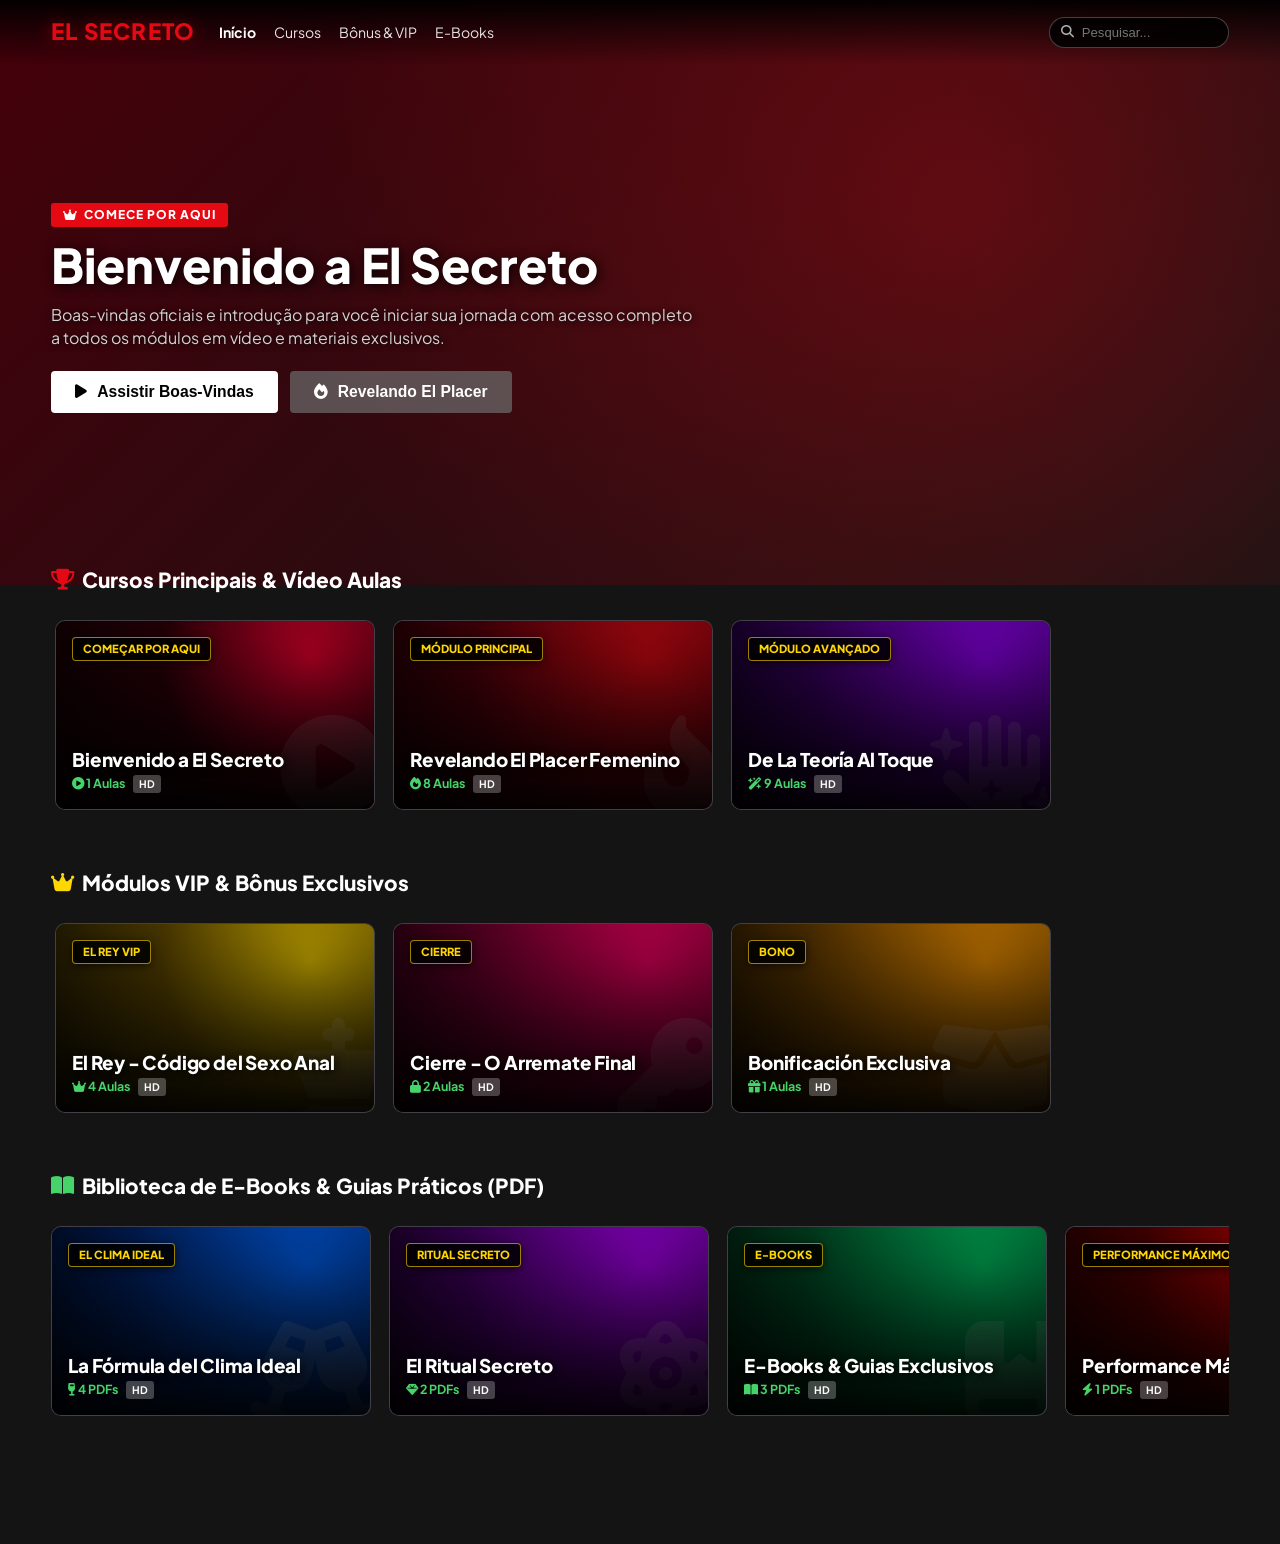
==== index.html @ 0ff921cf "Add high-res poster artwork themes and watermarks to all module cards" ====
<!DOCTYPE html>
<html lang="pt-BR">
<head>
  <meta charset="UTF-8">
  <meta name="viewport" content="width=device-width, initial-scale=1.0, maximum-scale=1.0, user-scalable=no">
  <title>El Secreto | Netflix Cinema</title>
  
  <meta name="theme-color" content="#141414">
  <link rel="preconnect" href="https://fonts.googleapis.com">
  <link rel="preconnect" href="https://fonts.gstatic.com" crossorigin>
  <link href="https://fonts.googleapis.com/css2?family=Plus+Jakarta+Sans:wght@400;600;700;800;900&display=swap" rel="stylesheet">
  <link rel="stylesheet" href="https://cdnjs.cloudflare.com/ajax/libs/font-awesome/6.4.0/css/all.min.css" crossorigin="anonymous">
  <link rel="stylesheet" href="app.css?v=5">
</head>
<body>

  <!-- Netflix Navbar -->
  <nav class="netflix-nav" id="netflixNav">
    <div class="nav-left">
      <a href="#" class="netflix-logo">EL SECRETO</a>
      <ul class="nav-menu">
        <li><a class="nav-link active" onclick="filterRow('all')">Início</a></li>
        <li><a class="nav-link" onclick="filterRow('main')">Cursos</a></li>
        <li><a class="nav-link" onclick="filterRow('bonus')">Bônus & VIP</a></li>
        <li><a class="nav-link" onclick="filterRow('pdf')">E-Books</a></li>
      </ul>
    </div>
    <div class="nav-right">
      <div class="search-input-box">
        <i class="fa-solid fa-magnifying-glass"></i>
        <input type="text" id="searchInput" placeholder="Pesquisar...">
      </div>
    </div>
  </nav>

  <!-- Billboard Hero (Feature Showcase) -->
  <header class="billboard">
    <div class="billboard-bg-glow"></div>
    <div class="billboard-content">
      <div class="billboard-tag">
        <i class="fa-solid fa-crown"></i> Comece Por Aqui
      </div>
      <h1 class="billboard-title">Bienvenido a El Secreto</h1>
      <p class="billboard-desc">
        Boas-vindas oficiais e introdução para você iniciar sua jornada com acesso completo a todos os módulos em vídeo e materiais exclusivos.
      </p>
      <div class="billboard-actions">
        <button class="btn-netflix btn-netflix-primary" onclick="openCourseById('welcome_app')">
          <i class="fa-solid fa-play"></i> Assistir Boas-Vindas
        </button>
        <button class="btn-netflix btn-netflix-secondary" onclick="openCourseById('revelando_placer')">
          <i class="fa-solid fa-fire"></i> Revelando El Placer
        </button>
      </div>
    </div>
  </header>

  <!-- Rows Container -->
  <main class="rows-container">

    <!-- Row 1: Cursos Principais -->
    <section class="row-section">
      <h3 class="row-title">
        <i class="fa-solid fa-trophy" style="color: var(--netflix-red);"></i>
        Cursos Principais & Vídeo Aulas
      </h3>
      <div id="rowMain" class="row-slider"></div>
    </section>

    <!-- Row 2: Módulos VIP & Bônus -->
    <section class="row-section">
      <h3 class="row-title">
        <i class="fa-solid fa-crown" style="color: var(--gold-accent);"></i>
        Módulos VIP & Bônus Exclusivos
      </h3>
      <div id="rowBonus" class="row-slider"></div>
    </section>

    <!-- Row 3: Biblioteca de E-Books -->
    <section class="row-section">
      <h3 class="row-title">
        <i class="fa-solid fa-book-open" style="color: #46d369;"></i>
        Biblioteca de E-Books & Guias Práticos (PDF)
      </h3>
      <div id="rowPdf" class="row-slider"></div>
    </section>

  </main>

  <!-- Netflix Player Modal -->
  <div id="netflixModal" class="netflix-modal">
    <div class="modal-content-box">
      <button class="modal-close-btn" onclick="closeNetflixModal()">
        <i class="fa-solid fa-xmark"></i>
      </button>

      <!-- Player Area -->
      <div id="modalPlayerArea" class="modal-player-area"></div>

      <!-- Info & Episode List -->
      <div class="modal-info-padding">
        <h2 id="modalCourseTitle" style="font-size: 1.4rem; font-weight: 800; color: #fff;"></h2>
        <p id="modalCourseDesc" style="color: #aaa; margin-top: 6px; font-size: 0.88rem;"></p>

        <h4 style="font-size: 1.05rem; color: #fff; margin-top: 20px; font-weight: 700;">
          Aulas & Capítulos:
        </h4>
        <div id="modalEpisodeList" class="episode-list"></div>
      </div>
    </div>
  </div>

  <!-- Mobile Bottom App Bar -->
  <nav class="bottom-app-bar">
    <a class="app-bar-item active" onclick="filterRow('all')">
      <i class="fa-solid fa-house"></i>
      <span>Início</span>
    </a>
    <a class="app-bar-item" onclick="filterRow('main')">
      <i class="fa-solid fa-play-circle"></i>
      <span>Cursos</span>
    </a>
    <a class="app-bar-item" onclick="filterRow('bonus')">
      <i class="fa-solid fa-gift"></i>
      <span>Bônus</span>
    </a>
    <a class="app-bar-item" onclick="filterRow('pdf')">
      <i class="fa-solid fa-book-open"></i>
      <span>E-Books</span>
    </a>
  </nav>

  <script src="app.js?v=5"></script>
</body>
</html>
---- app.css ----
/* ==========================================================================
   El Secreto - High-End Custom Card Artwork & Poster Styling
   ========================================================================== */

:root {
  --netflix-black: #141414;
  --netflix-dark-gray: #181818;
  --netflix-card-bg: #1f1f26;
  --netflix-red: #e50914;
  --netflix-red-hover: #f40612;
  --netflix-red-glow: rgba(229, 9, 20, 0.45);
  --gold-accent: #ffd700;

  --text-white: #ffffff;
  --text-gray: #b3b3b3;
  --text-muted: #777777;

  --font-netflix: 'Plus Jakarta Sans', -apple-system, BlinkMacSystemFont, "Segoe UI", Roboto, Arial, sans-serif;
}

* {
  box-sizing: border-box;
  margin: 0;
  padding: 0;
  -webkit-tap-highlight-color: transparent;
}

body {
  background-color: var(--netflix-black);
  color: var(--text-white);
  font-family: var(--font-netflix);
  line-height: 1.4;
  overflow-x: hidden;
  padding-bottom: 70px;
}

/* Navbar */
.netflix-nav {
  position: fixed;
  top: 0;
  left: 0;
  right: 0;
  height: 64px;
  z-index: 1000;
  display: flex;
  align-items: center;
  justify-content: space-between;
  padding: 0 4%;
  background: linear-gradient(180deg, rgba(0,0,0,0.95) 0%, rgba(0,0,0,0) 100%);
  transition: background 0.3s ease;
}

.netflix-nav.scrolled {
  background: #141414;
  box-shadow: 0 4px 20px rgba(0,0,0,0.9);
}

.nav-left {
  display: flex;
  align-items: center;
  gap: 24px;
}

.netflix-logo {
  font-size: 1.4rem;
  font-weight: 900;
  color: var(--netflix-red);
  letter-spacing: 1.2px;
  text-decoration: none;
  text-transform: uppercase;
  text-shadow: 0 0 15px var(--netflix-red-glow);
  white-space: nowrap;
}

.nav-menu {
  display: flex;
  gap: 18px;
  list-style: none;
}

.nav-link {
  color: #e5e5e5;
  text-decoration: none;
  font-size: 0.88rem;
  transition: color 0.2s;
  cursor: pointer;
}

.nav-link.active, .nav-link:hover {
  color: #ffffff;
  font-weight: 700;
}

.nav-right {
  display: flex;
  align-items: center;
  gap: 14px;
}

.search-input-box {
  position: relative;
}

.search-input-box input {
  background: rgba(0,0,0,0.85);
  border: 1px solid rgba(255,255,255,0.25);
  color: #fff;
  padding: 7px 12px 7px 32px;
  border-radius: 20px;
  font-size: 0.82rem;
  outline: none;
  width: 180px;
  transition: width 0.3s, border-color 0.3s;
}

.search-input-box input:focus {
  width: 240px;
  border-color: var(--netflix-red);
}

.search-input-box i {
  position: absolute;
  left: 12px;
  top: 50%;
  transform: translateY(-50%);
  color: #aaa;
  font-size: 0.8rem;
}

/* Billboard Hero */
.billboard {
  position: relative;
  height: 65vh;
  min-height: 440px;
  background: linear-gradient(135deg, #45000a 0%, #141414 100%);
  display: flex;
  align-items: center;
  padding: 0 4%;
  margin-bottom: 20px;
  overflow: hidden;
}

.billboard-bg-glow {
  position: absolute;
  inset: 0;
  background: radial-gradient(circle at 75% 35%, rgba(229,9,20,0.3) 0%, transparent 65%);
  pointer-events: none;
}

.billboard-content {
  max-width: 650px;
  z-index: 2;
  margin-top: 30px;
}

.billboard-tag {
  display: inline-flex;
  align-items: center;
  gap: 6px;
  background: var(--netflix-red);
  color: #fff;
  padding: 4px 12px;
  border-radius: 3px;
  font-size: 0.75rem;
  font-weight: 800;
  text-transform: uppercase;
  letter-spacing: 1px;
  margin-bottom: 12px;
}

.billboard-title {
  font-size: 3rem;
  font-weight: 900;
  line-height: 1.1;
  margin-bottom: 12px;
  text-shadow: 2px 2px 12px rgba(0,0,0,0.9);
}

.billboard-desc {
  font-size: 1rem;
  color: #d2d2d2;
  margin-bottom: 22px;
  text-shadow: 1px 1px 6px rgba(0,0,0,0.9);
}

.billboard-actions {
  display: flex;
  gap: 12px;
  flex-wrap: wrap;
}

.btn-netflix {
  display: inline-flex;
  align-items: center;
  justify-content: center;
  gap: 10px;
  padding: 12px 24px;
  border-radius: 4px;
  font-size: 0.98rem;
  font-weight: 700;
  cursor: pointer;
  border: none;
  transition: transform 0.2s, background 0.2s;
}

.btn-netflix-primary {
  background: #ffffff;
  color: #000000;
}
.btn-netflix-primary:hover {
  background: rgba(255,255,255,0.85);
  transform: scale(1.03);
}

.btn-netflix-secondary {
  background: rgba(109, 109, 110, 0.7);
  color: #ffffff;
}
.btn-netflix-secondary:hover {
  background: rgba(109, 109, 110, 0.4);
  transform: scale(1.03);
}

/* Rows & Large Cinematic Cards */
.rows-container {
  padding: 0 4%;
  margin-top: -40px;
  position: relative;
  z-index: 10;
}

.row-section {
  margin-bottom: 36px;
}

.row-title {
  font-size: 1.3rem;
  font-weight: 800;
  margin-bottom: 14px;
  color: #ffffff;
  display: flex;
  align-items: center;
  gap: 8px;
}

.row-slider {
  display: flex;
  gap: 18px;
  overflow-x: auto;
  padding: 12px 4px 22px 4px;
  scrollbar-width: none;
  scroll-snap-type: x mandatory;
}
.row-slider::-webkit-scrollbar { display: none; }

/* Cinematic Cards (Responsive 16:9 Format) */
.netflix-card {
  flex: 0 0 320px;
  height: 190px;
  border-radius: 10px;
  overflow: hidden;
  position: relative;
  background: var(--netflix-card-bg);
  cursor: pointer;
  transition: transform 0.3s ease, box-shadow 0.3s ease, border-color 0.3s ease;
  border: 1px solid rgba(255,255,255,0.15);
  scroll-snap-align: start;
}

.netflix-card:hover {
  transform: scale(1.06);
  z-index: 100;
  box-shadow: 0 14px 40px rgba(0,0,0,0.95), 0 0 20px var(--netflix-red-glow);
  border-color: var(--netflix-red);
}

/* Poster Artwork Container */
.card-poster {
  width: 100%;
  height: 100%;
  position: relative;
  display: flex;
  flex-direction: column;
  justify-content: space-between;
  padding: 16px;
  overflow: hidden;
}

/* Card Decorative Background Patterns & Watermarks */
.card-artwork-watermark {
  position: absolute;
  right: -10px;
  bottom: -10px;
  font-size: 6.5rem;
  opacity: 0.15;
  color: #fff;
  pointer-events: none;
  line-height: 1;
  transition: transform 0.4s ease, opacity 0.4s ease;
}

.netflix-card:hover .card-artwork-watermark {
  transform: scale(1.15) rotate(-5deg);
  opacity: 0.28;
}

.card-poster-overlay {
  position: absolute;
  inset: 0;
  background: linear-gradient(180deg, rgba(0,0,0,0.3) 0%, rgba(0,0,0,0.92) 100%);
  z-index: 1;
}

.card-top-tag {
  position: relative;
  z-index: 2;
  align-self: flex-start;
  background: rgba(0,0,0,0.85);
  padding: 3px 10px;
  border-radius: 4px;
  font-size: 0.7rem;
  font-weight: 800;
  color: var(--gold-accent);
  border: 1px solid rgba(255,215,0,0.6);
  backdrop-filter: blur(4px);
  box-shadow: 0 2px 8px rgba(0,0,0,0.6);
}

.card-info {
  position: relative;
  z-index: 2;
}

.card-info h4 {
  font-size: 1.18rem;
  font-weight: 900;
  color: #fff;
  line-height: 1.2;
  margin-bottom: 4px;
  text-shadow: 2px 2px 8px rgba(0,0,0,0.9);
  letter-spacing: -0.2px;
}

.card-info-meta {
  font-size: 0.78rem;
  color: #46d369;
  font-weight: 700;
  display: flex;
  align-items: center;
  gap: 8px;
}

.card-play-icon {
  position: absolute;
  top: 50%;
  left: 50%;
  transform: translate(-50%, -50%) scale(0.8);
  width: 52px;
  height: 52px;
  background: rgba(229, 9, 20, 0.95);
  border-radius: 50%;
  display: flex;
  align-items: center;
  justify-content: center;
  color: #fff;
  font-size: 1.3rem;
  opacity: 0;
  transition: all 0.25s ease;
  box-shadow: 0 0 25px var(--netflix-red);
  z-index: 5;
}

.netflix-card:hover .card-play-icon {
  opacity: 1;
  transform: translate(-50%, -50%) scale(1);
}

/* Specific Custom Artwork Themes for each Module */
.theme-welcome {
  background: radial-gradient(circle at 80% 20%, #ff0033 0%, #300008 50%, #0c0003 100%);
}
.theme-revelando {
  background: radial-gradient(circle at 80% 20%, #e50914 0%, #50000a 60%, #150003 100%);
}
.theme-teoria {
  background: radial-gradient(circle at 80% 20%, #9900ff 0%, #3b0066 60%, #10001c 100%);
}
.theme-rey {
  background: radial-gradient(circle at 80% 20%, #ffd700 0%, #664d00 50%, #1a1400 100%);
}
.theme-cierre {
  background: radial-gradient(circle at 80% 20%, #ff0066 0%, #660029 60%, #1a000b 100%);
}
.theme-bono {
  background: radial-gradient(circle at 80% 20%, #ff9900 0%, #663d00 60%, #1a1000 100%);
}
.theme-clima {
  background: radial-gradient(circle at 80% 20%, #0066ff 0%, #002266 60%, #00081a 100%);
}
.theme-ritual {
  background: radial-gradient(circle at 80% 20%, #b300ff 0%, #440066 60%, #11001a 100%);
}
.theme-ebooks {
  background: radial-gradient(circle at 80% 20%, #00cc66 0%, #004d26 60%, #00140a 100%);
}
.theme-performance {
  background: radial-gradient(circle at 80% 20%, #ff0000 0%, #550000 60%, #1a0000 100%);
}

/* Modal Player */
.netflix-modal {
  position: fixed;
  inset: 0;
  z-index: 2000;
  background: rgba(0,0,0,0.92);
  backdrop-filter: blur(8px);
  display: flex;
  align-items: center;
  justify-content: center;
  padding: 16px;
  opacity: 0;
  visibility: hidden;
  transition: opacity 0.3s ease, visibility 0.3s ease;
}

.netflix-modal.active {
  opacity: 1;
  visibility: visible;
}

.modal-content-box {
  background: var(--netflix-dark-gray);
  width: 100%;
  max-width: 960px;
  max-height: 92vh;
  border-radius: 10px;
  overflow-y: auto;
  box-shadow: 0 25px 70px rgba(0,0,0,0.95);
  position: relative;
  border: 1px solid rgba(255,255,255,0.1);
}

.modal-close-btn {
  position: absolute;
  top: 14px;
  right: 14px;
  z-index: 100;
  background: rgba(0,0,0,0.8);
  border: 1px solid rgba(255,255,255,0.25);
  color: #fff;
  width: 40px;
  height: 40px;
  border-radius: 50%;
  font-size: 1.3rem;
  cursor: pointer;
  display: flex;
  align-items: center;
  justify-content: center;
  transition: background 0.2s;
}

.modal-close-btn:hover {
  background: var(--netflix-red);
}

.modal-player-area {
  background: #000;
  position: relative;
}

video.netflix-player {
  width: 100%;
  max-height: 520px;
  display: block;
}

.speed-bar {
  background: #111;
  padding: 10px 16px;
  display: flex;
  align-items: center;
  justify-content: space-between;
  font-size: 0.85rem;
  border-bottom: 1px solid #252525;
  flex-wrap: wrap;
  gap: 8px;
}

.speed-btns {
  display: flex;
  gap: 6px;
  flex-wrap: wrap;
}

.btn-speed {
  background: #252525;
  border: 1px solid #353535;
  color: #ccc;
  padding: 4px 10px;
  border-radius: 4px;
  cursor: pointer;
  font-size: 0.8rem;
  font-weight: 700;
  transition: all 0.2s;
}

.btn-speed.active, .btn-speed:hover {
  background: var(--netflix-red);
  color: #fff;
  border-color: var(--netflix-red);
}

.modal-info-padding {
  padding: 20px;
}

.episode-list {
  display: flex;
  flex-direction: column;
  gap: 10px;
  margin-top: 14px;
}

.episode-card {
  display: flex;
  align-items: center;
  justify-content: space-between;
  background: #25252b;
  padding: 12px 16px;
  border-radius: 6px;
  cursor: pointer;
  transition: background 0.2s, border-left 0.2s;
  border: 1px solid rgba(255,255,255,0.05);
}

.episode-card:hover, .episode-card.active {
  background: #33333d;
  border-left: 5px solid var(--netflix-red);
}

/* Bottom App Navigation Bar (Mobile Only) */
.bottom-app-bar {
  display: none;
  position: fixed;
  bottom: 0;
  left: 0;
  right: 0;
  height: 60px;
  background: rgba(18, 18, 18, 0.95);
  backdrop-filter: blur(12px);
  -webkit-backdrop-filter: blur(12px);
  border-top: 1px solid rgba(255, 255, 255, 0.1);
  align-items: center;
  justify-content: space-around;
  z-index: 1500;
}

.app-bar-item {
  display: flex;
  flex-direction: column;
  align-items: center;
  gap: 3px;
  color: #888;
  font-size: 0.72rem;
  font-weight: 600;
  text-decoration: none;
  cursor: pointer;
  transition: color 0.2s;
}

.app-bar-item i {
  font-size: 1.25rem;
}

.app-bar-item.active, .app-bar-item:hover {
  color: var(--netflix-red);
}

/* MOBILE RESPONSIVE MEDIA QUERIES */
@media (max-width: 768px) {
  body {
    padding-bottom: 75px;
  }
  
  .nav-menu {
    display: none;
  }

  .netflix-logo {
    font-size: 1.25rem;
  }

  .search-input-box input {
    width: 140px;
  }
  .search-input-box input:focus {
    width: 180px;
  }

  .billboard {
    height: auto;
    min-height: 380px;
    padding: 80px 4% 30px 4%;
  }

  .billboard-title {
    font-size: 2rem;
  }

  .billboard-desc {
    font-size: 0.88rem;
    display: -webkit-box;
    -webkit-line-clamp: 3;
    -webkit-box-orient: vertical;
    overflow: hidden;
  }

  .billboard-actions {
    flex-direction: column;
  }

  .btn-netflix {
    width: 100%;
  }

  .rows-container {
    margin-top: -10px;
  }

  .row-title {
    font-size: 1.15rem;
  }

  .netflix-card {
    flex: 0 0 230px;
    height: 140px;
    border-radius: 8px;
  }

  .card-info h4 {
    font-size: 0.92rem;
  }

  .card-top-tag {
    font-size: 0.62rem;
    padding: 2px 6px;
  }

  .netflix-modal {
    padding: 8px;
  }

  .modal-content-box {
    max-height: 96vh;
  }

  .modal-info-padding {
    padding: 16px;
  }

  .bottom-app-bar {
    display: flex;
  }
}
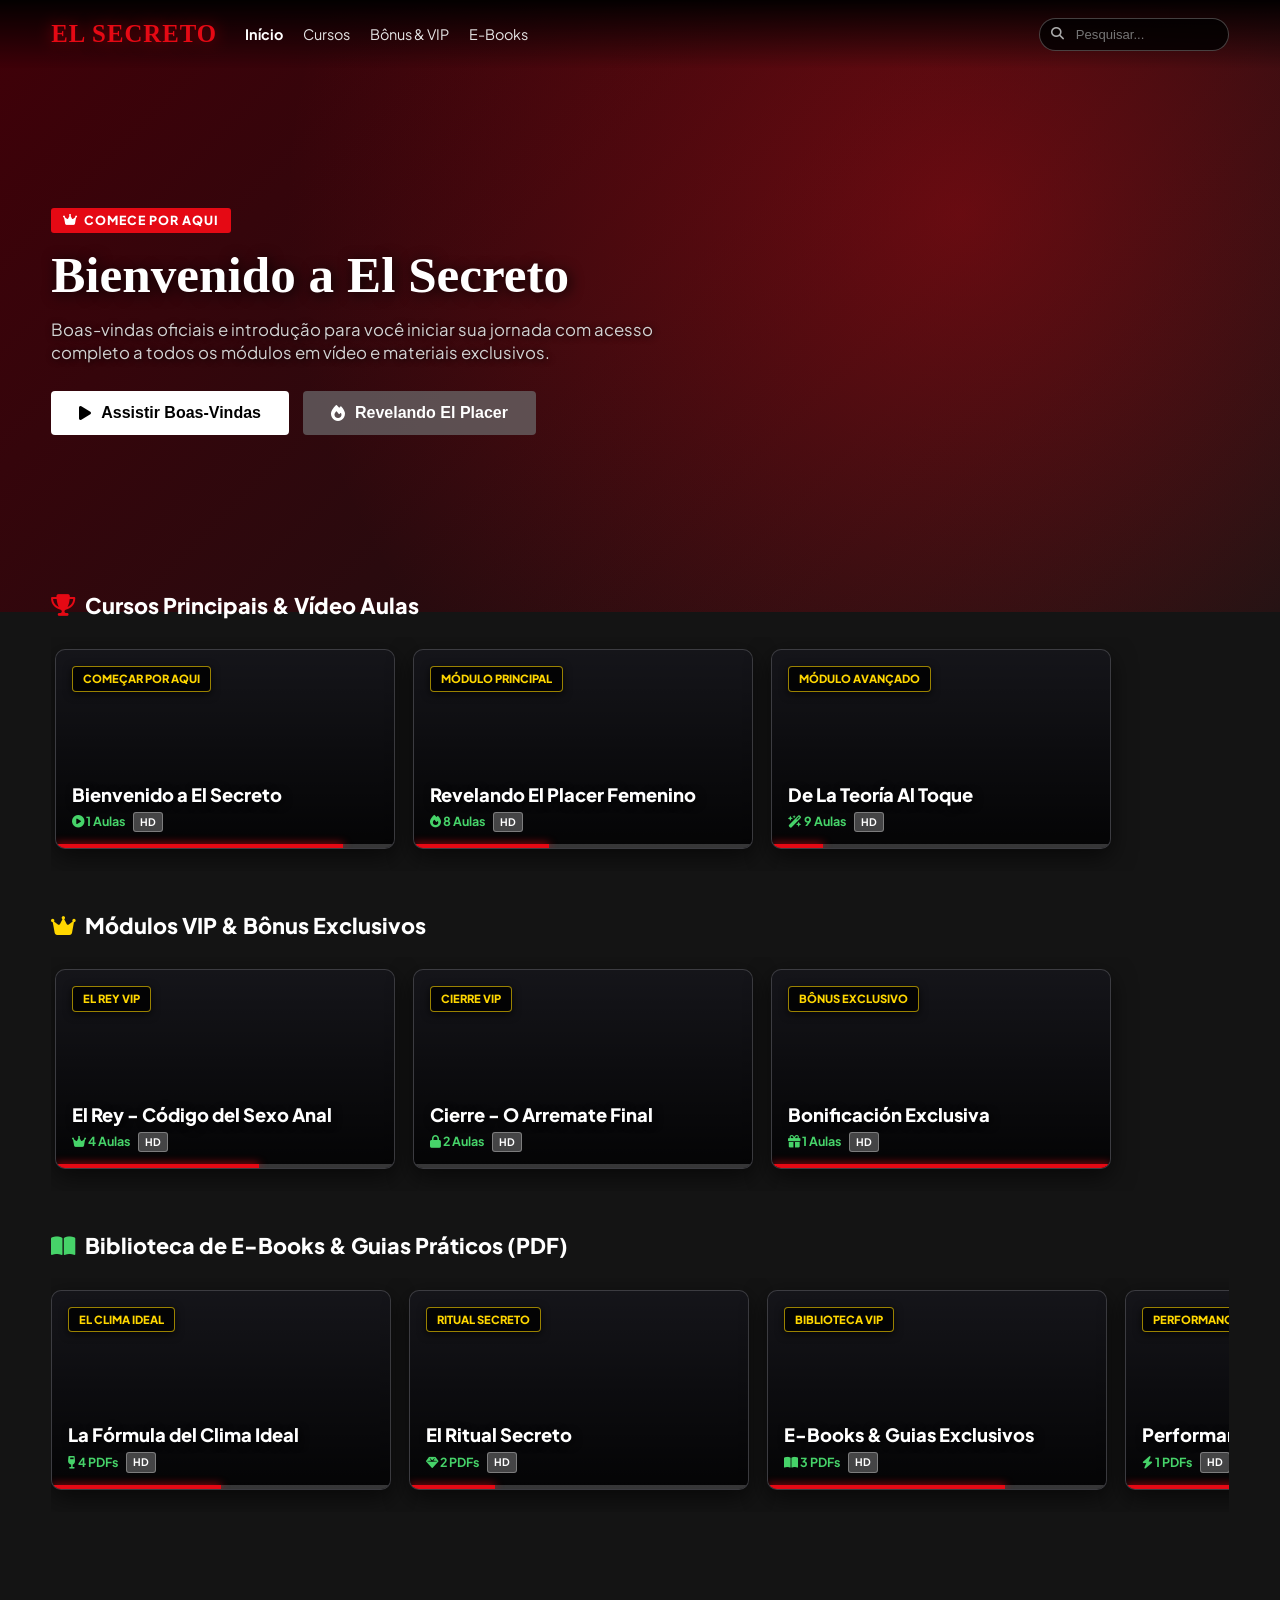
==== commit d9ca4d11: "Deploy Photorealistic Covers & Glassmorphic Netflix UI" ====
--- a/index.html
+++ b/index.html
@@ -10,7 +10,7 @@
   <link rel="preconnect" href="https://fonts.gstatic.com" crossorigin>
   <link href="https://fonts.googleapis.com/css2?family=Plus+Jakarta+Sans:wght@400;600;700;800;900&display=swap" rel="stylesheet">
   <link rel="stylesheet" href="https://cdnjs.cloudflare.com/ajax/libs/font-awesome/6.4.0/css/all.min.css" crossorigin="anonymous">
-  <link rel="stylesheet" href="app.css?v=5">
+  <link rel="stylesheet" href="app.css?v=6">
 </head>
 <body>
 
@@ -130,6 +130,6 @@
     </a>
   </nav>
 
-  <script src="app.js?v=5"></script>
+  <script src="app.js?v=6"></script>
 </body>
 </html>
--- a/app.css
+++ b/app.css
@@ -1,14 +1,14 @@
 /* ==========================================================================
-   El Secreto - High-End Custom Card Artwork & Poster Styling
+   El Secreto - Ultra-Luxury Netflix Cinema Design System (Glassmorphic)
    ========================================================================== */
 
 :root {
   --netflix-black: #141414;
   --netflix-dark-gray: #181818;
-  --netflix-card-bg: #1f1f26;
+  --netflix-card-bg: #1a1a20;
   --netflix-red: #e50914;
   --netflix-red-hover: #f40612;
-  --netflix-red-glow: rgba(229, 9, 20, 0.45);
+  --netflix-red-glow: rgba(229, 9, 20, 0.55);
   --gold-accent: #ffd700;
 
   --text-white: #ffffff;
@@ -16,6 +16,7 @@
   --text-muted: #777777;
 
   --font-netflix: 'Plus Jakarta Sans', -apple-system, BlinkMacSystemFont, "Segoe UI", Roboto, Arial, sans-serif;
+  --font-serif: 'Playfair Display', Georgia, serif;
 }
 
 * {
@@ -40,7 +41,7 @@
   top: 0;
   left: 0;
   right: 0;
-  height: 64px;
+  height: 68px;
   z-index: 1000;
   display: flex;
   align-items: center;
@@ -51,21 +52,24 @@
 }
 
 .netflix-nav.scrolled {
-  background: #141414;
+  background: rgba(20, 20, 20, 0.95);
+  backdrop-filter: blur(12px);
+  -webkit-backdrop-filter: blur(12px);
   box-shadow: 0 4px 20px rgba(0,0,0,0.9);
 }
 
 .nav-left {
   display: flex;
   align-items: center;
-  gap: 24px;
+  gap: 28px;
 }
 
 .netflix-logo {
-  font-size: 1.4rem;
-  font-weight: 900;
+  font-family: var(--font-serif);
+  font-size: 1.55rem;
+  font-weight: 800;
   color: var(--netflix-red);
-  letter-spacing: 1.2px;
+  letter-spacing: 1px;
   text-decoration: none;
   text-transform: uppercase;
   text-shadow: 0 0 15px var(--netflix-red-glow);
@@ -74,14 +78,14 @@
 
 .nav-menu {
   display: flex;
-  gap: 18px;
+  gap: 20px;
   list-style: none;
 }
 
 .nav-link {
   color: #e5e5e5;
   text-decoration: none;
-  font-size: 0.88rem;
+  font-size: 0.9rem;
   transition: color 0.2s;
   cursor: pointer;
 }
@@ -102,19 +106,19 @@
 }
 
 .search-input-box input {
-  background: rgba(0,0,0,0.85);
+  background: rgba(0,0,0,0.8);
   border: 1px solid rgba(255,255,255,0.25);
   color: #fff;
-  padding: 7px 12px 7px 32px;
+  padding: 8px 14px 8px 36px;
   border-radius: 20px;
   font-size: 0.82rem;
   outline: none;
-  width: 180px;
+  width: 190px;
   transition: width 0.3s, border-color 0.3s;
 }
 
 .search-input-box input:focus {
-  width: 240px;
+  width: 250px;
   border-color: var(--netflix-red);
 }
 
@@ -130,25 +134,25 @@
 /* Billboard Hero */
 .billboard {
   position: relative;
-  height: 65vh;
-  min-height: 440px;
-  background: linear-gradient(135deg, #45000a 0%, #141414 100%);
+  height: 68vh;
+  min-height: 460px;
+  background: linear-gradient(135deg, #400008 0%, #141414 100%);
   display: flex;
   align-items: center;
   padding: 0 4%;
-  margin-bottom: 20px;
+  margin-bottom: 24px;
   overflow: hidden;
 }
 
 .billboard-bg-glow {
   position: absolute;
   inset: 0;
-  background: radial-gradient(circle at 75% 35%, rgba(229,9,20,0.3) 0%, transparent 65%);
+  background: radial-gradient(circle at 75% 35%, rgba(229,9,20,0.35) 0%, transparent 65%);
   pointer-events: none;
 }
 
 .billboard-content {
-  max-width: 650px;
+  max-width: 680px;
   z-index: 2;
   margin-top: 30px;
 }
@@ -161,31 +165,32 @@
   color: #fff;
   padding: 4px 12px;
   border-radius: 3px;
-  font-size: 0.75rem;
+  font-size: 0.78rem;
   font-weight: 800;
   text-transform: uppercase;
   letter-spacing: 1px;
-  margin-bottom: 12px;
+  margin-bottom: 14px;
 }
 
 .billboard-title {
-  font-size: 3rem;
-  font-weight: 900;
+  font-family: var(--font-serif);
+  font-size: 3.2rem;
+  font-weight: 800;
   line-height: 1.1;
-  margin-bottom: 12px;
-  text-shadow: 2px 2px 12px rgba(0,0,0,0.9);
+  margin-bottom: 14px;
+  text-shadow: 2px 2px 14px rgba(0,0,0,0.9);
 }
 
 .billboard-desc {
-  font-size: 1rem;
+  font-size: 1.05rem;
   color: #d2d2d2;
-  margin-bottom: 22px;
+  margin-bottom: 26px;
   text-shadow: 1px 1px 6px rgba(0,0,0,0.9);
 }
 
 .billboard-actions {
   display: flex;
-  gap: 12px;
+  gap: 14px;
   flex-wrap: wrap;
 }
 
@@ -194,9 +199,9 @@
   align-items: center;
   justify-content: center;
   gap: 10px;
-  padding: 12px 24px;
+  padding: 13px 28px;
   border-radius: 4px;
-  font-size: 0.98rem;
+  font-size: 1rem;
   font-weight: 700;
   cursor: pointer;
   border: none;
@@ -224,23 +229,23 @@
 /* Rows & Large Cinematic Cards */
 .rows-container {
   padding: 0 4%;
-  margin-top: -40px;
+  margin-top: -45px;
   position: relative;
   z-index: 10;
 }
 
 .row-section {
-  margin-bottom: 36px;
+  margin-bottom: 40px;
 }
 
 .row-title {
-  font-size: 1.3rem;
+  font-size: 1.35rem;
   font-weight: 800;
-  margin-bottom: 14px;
+  margin-bottom: 16px;
   color: #ffffff;
   display: flex;
   align-items: center;
-  gap: 8px;
+  gap: 10px;
 }
 
 .row-slider {
@@ -253,61 +258,44 @@
 }
 .row-slider::-webkit-scrollbar { display: none; }
 
-/* Cinematic Cards (Responsive 16:9 Format) */
+/* Photorealistic Card Postering */
 .netflix-card {
-  flex: 0 0 320px;
-  height: 190px;
+  flex: 0 0 340px;
+  height: 200px;
   border-radius: 10px;
   overflow: hidden;
   position: relative;
   background: var(--netflix-card-bg);
   cursor: pointer;
-  transition: transform 0.3s ease, box-shadow 0.3s ease, border-color 0.3s ease;
+  transition: transform 0.35s ease, box-shadow 0.35s ease, border-color 0.35s ease;
   border: 1px solid rgba(255,255,255,0.15);
   scroll-snap-align: start;
+  box-shadow: 0 8px 25px rgba(0,0,0,0.6);
 }
 
 .netflix-card:hover {
-  transform: scale(1.06);
+  transform: scale(1.06) translateY(-4px);
   z-index: 100;
-  box-shadow: 0 14px 40px rgba(0,0,0,0.95), 0 0 20px var(--netflix-red-glow);
+  box-shadow: 0 16px 45px rgba(0,0,0,0.95), 0 0 25px var(--netflix-red-glow);
   border-color: var(--netflix-red);
 }
 
-/* Poster Artwork Container */
 .card-poster {
   width: 100%;
   height: 100%;
+  background-size: cover;
+  background-position: center;
   position: relative;
   display: flex;
   flex-direction: column;
   justify-content: space-between;
   padding: 16px;
-  overflow: hidden;
-}
-
-/* Card Decorative Background Patterns & Watermarks */
-.card-artwork-watermark {
-  position: absolute;
-  right: -10px;
-  bottom: -10px;
-  font-size: 6.5rem;
-  opacity: 0.15;
-  color: #fff;
-  pointer-events: none;
-  line-height: 1;
-  transition: transform 0.4s ease, opacity 0.4s ease;
-}
-
-.netflix-card:hover .card-artwork-watermark {
-  transform: scale(1.15) rotate(-5deg);
-  opacity: 0.28;
 }
 
 .card-poster-overlay {
   position: absolute;
   inset: 0;
-  background: linear-gradient(180deg, rgba(0,0,0,0.3) 0%, rgba(0,0,0,0.92) 100%);
+  background: linear-gradient(180deg, rgba(0,0,0,0.2) 0%, rgba(0,0,0,0.85) 100%);
   z-index: 1;
 }
 
@@ -315,15 +303,15 @@
   position: relative;
   z-index: 2;
   align-self: flex-start;
-  background: rgba(0,0,0,0.85);
-  padding: 3px 10px;
+  background: rgba(0,0,0,0.8);
+  padding: 4px 10px;
   border-radius: 4px;
   font-size: 0.7rem;
   font-weight: 800;
   color: var(--gold-accent);
   border: 1px solid rgba(255,215,0,0.6);
-  backdrop-filter: blur(4px);
-  box-shadow: 0 2px 8px rgba(0,0,0,0.6);
+  backdrop-filter: blur(6px);
+  box-shadow: 0 2px 8px rgba(0,0,0,0.7);
 }
 
 .card-info {
@@ -332,13 +320,12 @@
 }
 
 .card-info h4 {
-  font-size: 1.18rem;
-  font-weight: 900;
+  font-size: 1.15rem;
+  font-weight: 800;
   color: #fff;
-  line-height: 1.2;
-  margin-bottom: 4px;
+  line-height: 1.25;
+  margin-bottom: 6px;
   text-shadow: 2px 2px 8px rgba(0,0,0,0.9);
-  letter-spacing: -0.2px;
 }
 
 .card-info-meta {
@@ -348,6 +335,15 @@
   display: flex;
   align-items: center;
   gap: 8px;
+}
+
+.card-hd-badge {
+  color: #fff;
+  font-size: 0.65rem;
+  background: rgba(255,255,255,0.25);
+  padding: 2px 6px;
+  border-radius: 3px;
+  border: 1px solid rgba(255,255,255,0.3);
 }
 
 .card-play-icon {
@@ -355,8 +351,8 @@
   top: 50%;
   left: 50%;
   transform: translate(-50%, -50%) scale(0.8);
-  width: 52px;
-  height: 52px;
+  width: 54px;
+  height: 54px;
   background: rgba(229, 9, 20, 0.95);
   border-radius: 50%;
   display: flex;
@@ -375,36 +371,21 @@
   transform: translate(-50%, -50%) scale(1);
 }
 
-/* Specific Custom Artwork Themes for each Module */
-.theme-welcome {
-  background: radial-gradient(circle at 80% 20%, #ff0033 0%, #300008 50%, #0c0003 100%);
-}
-.theme-revelando {
-  background: radial-gradient(circle at 80% 20%, #e50914 0%, #50000a 60%, #150003 100%);
-}
-.theme-teoria {
-  background: radial-gradient(circle at 80% 20%, #9900ff 0%, #3b0066 60%, #10001c 100%);
-}
-.theme-rey {
-  background: radial-gradient(circle at 80% 20%, #ffd700 0%, #664d00 50%, #1a1400 100%);
-}
-.theme-cierre {
-  background: radial-gradient(circle at 80% 20%, #ff0066 0%, #660029 60%, #1a000b 100%);
-}
-.theme-bono {
-  background: radial-gradient(circle at 80% 20%, #ff9900 0%, #663d00 60%, #1a1000 100%);
-}
-.theme-clima {
-  background: radial-gradient(circle at 80% 20%, #0066ff 0%, #002266 60%, #00081a 100%);
-}
-.theme-ritual {
-  background: radial-gradient(circle at 80% 20%, #b300ff 0%, #440066 60%, #11001a 100%);
-}
-.theme-ebooks {
-  background: radial-gradient(circle at 80% 20%, #00cc66 0%, #004d26 60%, #00140a 100%);
-}
-.theme-performance {
-  background: radial-gradient(circle at 80% 20%, #ff0000 0%, #550000 60%, #1a0000 100%);
+/* Card Progress Bar (Netflix Red Style) */
+.card-progress-bar-wrap {
+  position: absolute;
+  bottom: 0;
+  left: 0;
+  right: 0;
+  height: 4px;
+  background: rgba(255,255,255,0.2);
+  z-index: 10;
+}
+
+.card-progress-bar-fill {
+  height: 100%;
+  background: var(--netflix-red);
+  box-shadow: 0 0 8px var(--netflix-red);
 }
 
 /* Modal Player */
@@ -413,7 +394,7 @@
   inset: 0;
   z-index: 2000;
   background: rgba(0,0,0,0.92);
-  backdrop-filter: blur(8px);
+  backdrop-filter: blur(10px);
   display: flex;
   align-items: center;
   justify-content: center;
@@ -604,7 +585,7 @@
   }
 
   .billboard-title {
-    font-size: 2rem;
+    font-size: 2.1rem;
   }
 
   .billboard-desc {
@@ -632,8 +613,8 @@
   }
 
   .netflix-card {
-    flex: 0 0 230px;
-    height: 140px;
+    flex: 0 0 240px;
+    height: 145px;
     border-radius: 8px;
   }
 
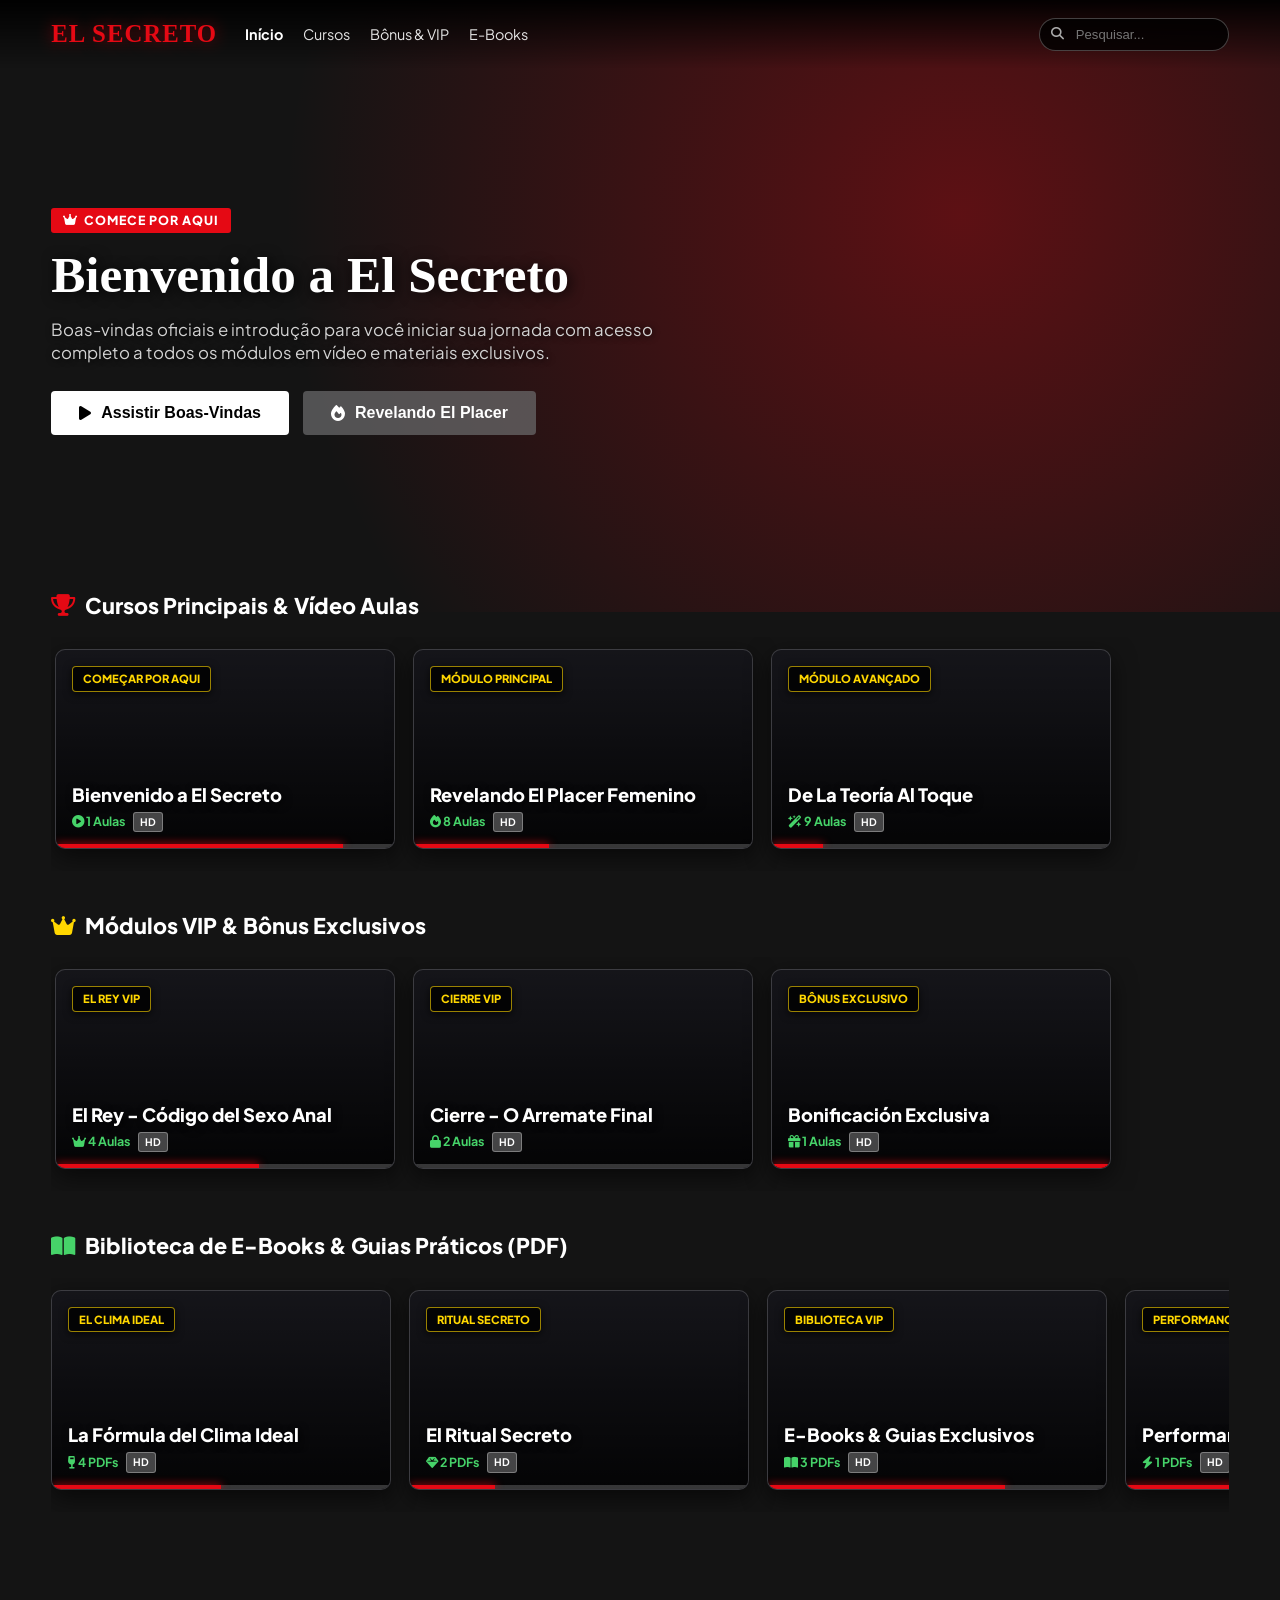
==== commit dcecdd1a: "Use exact original Husky App covers and hero banner" ====
--- a/index.html
+++ b/index.html
@@ -10,7 +10,7 @@
   <link rel="preconnect" href="https://fonts.gstatic.com" crossorigin>
   <link href="https://fonts.googleapis.com/css2?family=Plus+Jakarta+Sans:wght@400;600;700;800;900&display=swap" rel="stylesheet">
   <link rel="stylesheet" href="https://cdnjs.cloudflare.com/ajax/libs/font-awesome/6.4.0/css/all.min.css" crossorigin="anonymous">
-  <link rel="stylesheet" href="app.css?v=6">
+  <link rel="stylesheet" href="app.css?v=7">
 </head>
 <body>
 
@@ -130,6 +130,6 @@
     </a>
   </nav>
 
-  <script src="app.js?v=6"></script>
+  <script src="app.js?v=7"></script>
 </body>
 </html>
--- a/app.css
+++ b/app.css
@@ -136,7 +136,9 @@
   position: relative;
   height: 68vh;
   min-height: 460px;
-  background: linear-gradient(135deg, #400008 0%, #141414 100%);
+  background-image: url('https://github.com/GuiGomes1/el-secreto-vsl/releases/download/v1.0.0/ORIGINAL_COVER__fe8179ce-9c76-4c7f-8c2c-86fa20767d3b.png');
+  background-size: cover;
+  background-position: center;
   display: flex;
   align-items: center;
   padding: 0 4%;
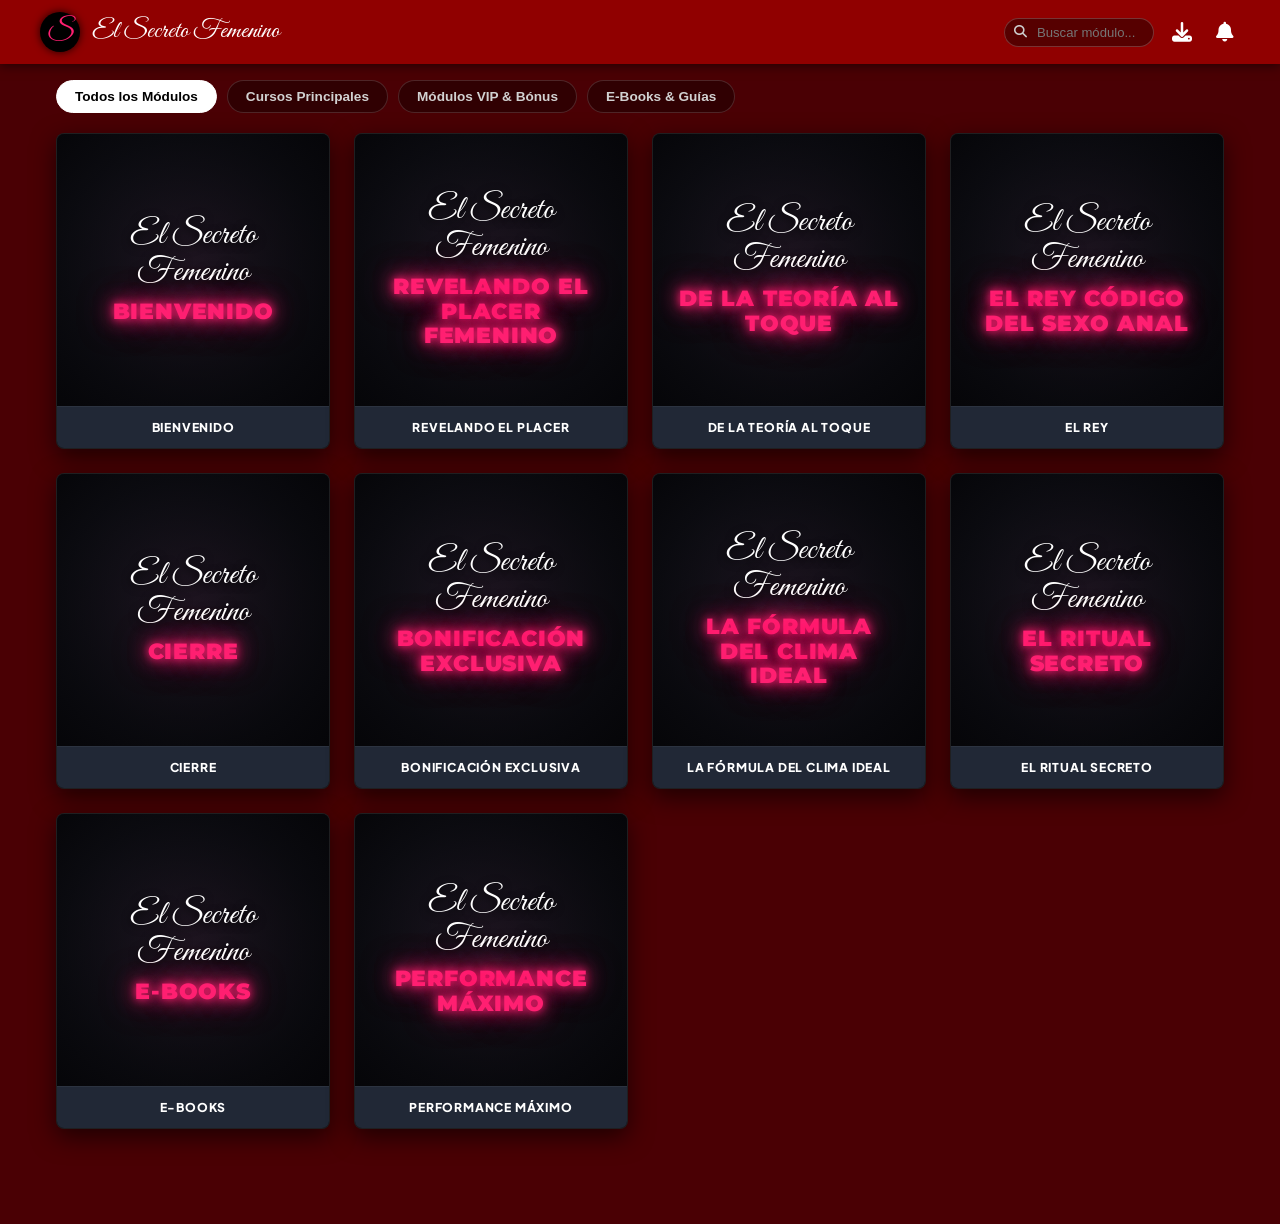
==== commit 6d5e9f8c: "Recreate 1:1 exact layout, cards, fonts, and neon style from Husky App screenshot" ====
--- a/index.html
+++ b/index.html
@@ -3,88 +3,52 @@
 <head>
   <meta charset="UTF-8">
   <meta name="viewport" content="width=device-width, initial-scale=1.0, maximum-scale=1.0, user-scalable=no">
-  <title>El Secreto | Netflix Cinema</title>
+  <title>El Secreto Femenino | Área de Miembros</title>
   
-  <meta name="theme-color" content="#141414">
+  <meta name="theme-color" content="#900000">
   <link rel="preconnect" href="https://fonts.googleapis.com">
   <link rel="preconnect" href="https://fonts.gstatic.com" crossorigin>
-  <link href="https://fonts.googleapis.com/css2?family=Plus+Jakarta+Sans:wght@400;600;700;800;900&display=swap" rel="stylesheet">
+  <link href="https://fonts.googleapis.com/css2?family=Great+Vibes&family=Montserrat:wght@700;800;900&family=Plus+Jakarta+Sans:wght@400;600;700;800&display=swap" rel="stylesheet">
   <link rel="stylesheet" href="https://cdnjs.cloudflare.com/ajax/libs/font-awesome/6.4.0/css/all.min.css" crossorigin="anonymous">
-  <link rel="stylesheet" href="app.css?v=7">
+  <link rel="stylesheet" href="app.css?v=8">
 </head>
 <body>
 
-  <!-- Netflix Navbar -->
-  <nav class="netflix-nav" id="netflixNav">
-    <div class="nav-left">
-      <a href="#" class="netflix-logo">EL SECRETO</a>
-      <ul class="nav-menu">
-        <li><a class="nav-link active" onclick="filterRow('all')">Início</a></li>
-        <li><a class="nav-link" onclick="filterRow('main')">Cursos</a></li>
-        <li><a class="nav-link" onclick="filterRow('bonus')">Bônus & VIP</a></li>
-        <li><a class="nav-link" onclick="filterRow('pdf')">E-Books</a></li>
-      </ul>
-    </div>
-    <div class="nav-right">
-      <div class="search-input-box">
-        <i class="fa-solid fa-magnifying-glass"></i>
-        <input type="text" id="searchInput" placeholder="Pesquisar...">
+  <!-- Husky App Header -->
+  <header class="husky-header">
+    <div class="husky-header-content">
+      <div class="husky-logo-wrap">
+        <div class="husky-logo-circle">
+          <span class="husky-logo-s">S</span>
+        </div>
+        <span class="husky-app-title">El Secreto Femenino</span>
       </div>
-    </div>
-  </nav>
-
-  <!-- Billboard Hero (Feature Showcase) -->
-  <header class="billboard">
-    <div class="billboard-bg-glow"></div>
-    <div class="billboard-content">
-      <div class="billboard-tag">
-        <i class="fa-solid fa-crown"></i> Comece Por Aqui
-      </div>
-      <h1 class="billboard-title">Bienvenido a El Secreto</h1>
-      <p class="billboard-desc">
-        Boas-vindas oficiais e introdução para você iniciar sua jornada com acesso completo a todos os módulos em vídeo e materiais exclusivos.
-      </p>
-      <div class="billboard-actions">
-        <button class="btn-netflix btn-netflix-primary" onclick="openCourseById('welcome_app')">
-          <i class="fa-solid fa-play"></i> Assistir Boas-Vindas
+      <div class="husky-header-actions">
+        <div class="search-box">
+          <i class="fa-solid fa-magnifying-glass"></i>
+          <input type="text" id="searchInput" placeholder="Buscar módulo...">
+        </div>
+        <button class="icon-btn" title="Download">
+          <i class="fa-solid fa-download"></i>
         </button>
-        <button class="btn-netflix btn-netflix-secondary" onclick="openCourseById('revelando_placer')">
-          <i class="fa-solid fa-fire"></i> Revelando El Placer
+        <button class="icon-btn" title="Notificaciones">
+          <i class="fa-solid fa-bell"></i>
         </button>
       </div>
     </div>
   </header>
 
-  <!-- Rows Container -->
-  <main class="rows-container">
+  <!-- Categories Filter Bar -->
+  <nav class="categories-bar">
+    <button class="cat-tab active" onclick="filterCategory('all', this)">Todos los Módulos</button>
+    <button class="cat-tab" onclick="filterCategory('main', this)">Cursos Principales</button>
+    <button class="cat-tab" onclick="filterCategory('bonus', this)">Módulos VIP & Bónus</button>
+    <button class="cat-tab" onclick="filterCategory('pdf', this)">E-Books & Guías</button>
+  </nav>
 
-    <!-- Row 1: Cursos Principais -->
-    <section class="row-section">
-      <h3 class="row-title">
-        <i class="fa-solid fa-trophy" style="color: var(--netflix-red);"></i>
-        Cursos Principais & Vídeo Aulas
-      </h3>
-      <div id="rowMain" class="row-slider"></div>
-    </section>
-
-    <!-- Row 2: Módulos VIP & Bônus -->
-    <section class="row-section">
-      <h3 class="row-title">
-        <i class="fa-solid fa-crown" style="color: var(--gold-accent);"></i>
-        Módulos VIP & Bônus Exclusivos
-      </h3>
-      <div id="rowBonus" class="row-slider"></div>
-    </section>
-
-    <!-- Row 3: Biblioteca de E-Books -->
-    <section class="row-section">
-      <h3 class="row-title">
-        <i class="fa-solid fa-book-open" style="color: #46d369;"></i>
-        Biblioteca de E-Books & Guias Práticos (PDF)
-      </h3>
-      <div id="rowPdf" class="row-slider"></div>
-    </section>
-
+  <!-- Grid of Modules (Exact 1:1 Husky App Style) -->
+  <main class="modules-grid-container">
+    <div id="modulesGrid" class="husky-modules-grid"></div>
   </main>
 
   <!-- Netflix Player Modal -->
@@ -103,7 +67,7 @@
         <p id="modalCourseDesc" style="color: #aaa; margin-top: 6px; font-size: 0.88rem;"></p>
 
         <h4 style="font-size: 1.05rem; color: #fff; margin-top: 20px; font-weight: 700;">
-          Aulas & Capítulos:
+          Clases disponibles:
         </h4>
         <div id="modalEpisodeList" class="episode-list"></div>
       </div>
@@ -112,24 +76,24 @@
 
   <!-- Mobile Bottom App Bar -->
   <nav class="bottom-app-bar">
-    <a class="app-bar-item active" onclick="filterRow('all')">
+    <a class="app-bar-item active" onclick="filterCategory('all', null)">
       <i class="fa-solid fa-house"></i>
-      <span>Início</span>
+      <span>Inicio</span>
     </a>
-    <a class="app-bar-item" onclick="filterRow('main')">
+    <a class="app-bar-item" onclick="filterCategory('main', null)">
       <i class="fa-solid fa-play-circle"></i>
       <span>Cursos</span>
     </a>
-    <a class="app-bar-item" onclick="filterRow('bonus')">
+    <a class="app-bar-item" onclick="filterCategory('bonus', null)">
       <i class="fa-solid fa-gift"></i>
-      <span>Bônus</span>
+      <span>Bónus</span>
     </a>
-    <a class="app-bar-item" onclick="filterRow('pdf')">
+    <a class="app-bar-item" onclick="filterCategory('pdf', null)">
       <i class="fa-solid fa-book-open"></i>
       <span>E-Books</span>
     </a>
   </nav>
 
-  <script src="app.js?v=7"></script>
+  <script src="app.js?v=8"></script>
 </body>
 </html>
--- a/app.css
+++ b/app.css
@@ -1,22 +1,18 @@
 /* ==========================================================================
-   El Secreto - Ultra-Luxury Netflix Cinema Design System (Glassmorphic)
+   El Secreto Femenino - Exact Husky App UI Replica
    ========================================================================== */
 
 :root {
-  --netflix-black: #141414;
-  --netflix-dark-gray: #181818;
-  --netflix-card-bg: #1a1a20;
-  --netflix-red: #e50914;
-  --netflix-red-hover: #f40612;
-  --netflix-red-glow: rgba(229, 9, 20, 0.55);
-  --gold-accent: #ffd700;
-
-  --text-white: #ffffff;
-  --text-gray: #b3b3b3;
-  --text-muted: #777777;
-
-  --font-netflix: 'Plus Jakarta Sans', -apple-system, BlinkMacSystemFont, "Segoe UI", Roboto, Arial, sans-serif;
-  --font-serif: 'Playfair Display', Georgia, serif;
+  --husky-red-header: #900000;
+  --husky-bg-dark-red: #4a0004;
+  --husky-card-black: #0c0c0e;
+  --husky-card-footer: #212836;
+  --husky-neon-pink: #ff1f71;
+  --husky-neon-glow: rgba(255, 31, 113, 0.75);
+
+  --font-script: 'Great Vibes', cursive;
+  --font-title: 'Montserrat', sans-serif;
+  --font-body: 'Plus Jakarta Sans', sans-serif;
 }
 
 * {
@@ -27,370 +23,278 @@
 }
 
 body {
-  background-color: var(--netflix-black);
-  color: var(--text-white);
-  font-family: var(--font-netflix);
+  background-color: var(--husky-bg-dark-red);
+  color: #ffffff;
+  font-family: var(--font-body);
   line-height: 1.4;
-  overflow-x: hidden;
-  padding-bottom: 70px;
-}
-
-/* Navbar */
-.netflix-nav {
-  position: fixed;
+  min-height: 100vh;
+  padding-bottom: 75px;
+}
+
+/* Husky Header */
+.husky-header {
+  position: sticky;
   top: 0;
   left: 0;
   right: 0;
-  height: 68px;
+  height: 64px;
+  background-color: var(--husky-red-header);
   z-index: 1000;
   display: flex;
   align-items: center;
+  padding: 0 16px;
+  box-shadow: 0 2px 10px rgba(0,0,0,0.5);
+}
+
+.husky-header-content {
+  width: 100%;
+  max-width: 1200px;
+  margin: 0 auto;
+  display: flex;
+  align-items: center;
   justify-content: space-between;
-  padding: 0 4%;
-  background: linear-gradient(180deg, rgba(0,0,0,0.95) 0%, rgba(0,0,0,0) 100%);
-  transition: background 0.3s ease;
-}
-
-.netflix-nav.scrolled {
-  background: rgba(20, 20, 20, 0.95);
-  backdrop-filter: blur(12px);
-  -webkit-backdrop-filter: blur(12px);
-  box-shadow: 0 4px 20px rgba(0,0,0,0.9);
-}
-
-.nav-left {
-  display: flex;
-  align-items: center;
-  gap: 28px;
-}
-
-.netflix-logo {
-  font-family: var(--font-serif);
-  font-size: 1.55rem;
-  font-weight: 800;
-  color: var(--netflix-red);
-  letter-spacing: 1px;
-  text-decoration: none;
-  text-transform: uppercase;
-  text-shadow: 0 0 15px var(--netflix-red-glow);
-  white-space: nowrap;
-}
-
-.nav-menu {
-  display: flex;
-  gap: 20px;
-  list-style: none;
-}
-
-.nav-link {
-  color: #e5e5e5;
-  text-decoration: none;
-  font-size: 0.9rem;
-  transition: color 0.2s;
-  cursor: pointer;
-}
-
-.nav-link.active, .nav-link:hover {
+}
+
+.husky-logo-wrap {
+  display: flex;
+  align-items: center;
+  gap: 12px;
+}
+
+.husky-logo-circle {
+  width: 40px;
+  height: 40px;
+  background: #000000;
+  border-radius: 50%;
+  display: flex;
+  align-items: center;
+  justify-content: center;
+  box-shadow: 0 0 8px rgba(0,0,0,0.8);
+}
+
+.husky-logo-s {
+  font-family: var(--font-script);
+  font-size: 1.8rem;
+  color: var(--husky-neon-pink);
+  line-height: 1;
+}
+
+.husky-app-title {
+  font-family: var(--font-script);
+  font-size: 1.6rem;
   color: #ffffff;
-  font-weight: 700;
-}
-
-.nav-right {
-  display: flex;
-  align-items: center;
-  gap: 14px;
-}
-
-.search-input-box {
+  font-weight: 400;
+}
+
+.husky-header-actions {
+  display: flex;
+  align-items: center;
+  gap: 12px;
+}
+
+.search-box {
   position: relative;
 }
 
-.search-input-box input {
-  background: rgba(0,0,0,0.8);
-  border: 1px solid rgba(255,255,255,0.25);
+.search-box input {
+  background: rgba(0,0,0,0.4);
+  border: 1px solid rgba(255,255,255,0.2);
   color: #fff;
-  padding: 8px 14px 8px 36px;
-  border-radius: 20px;
+  padding: 6px 12px 6px 32px;
+  border-radius: 18px;
   font-size: 0.82rem;
   outline: none;
-  width: 190px;
-  transition: width 0.3s, border-color 0.3s;
-}
-
-.search-input-box input:focus {
-  width: 250px;
-  border-color: var(--netflix-red);
-}
-
-.search-input-box i {
+  width: 150px;
+  transition: width 0.3s;
+}
+
+.search-box input:focus {
+  width: 200px;
+  border-color: var(--husky-neon-pink);
+}
+
+.search-box i {
   position: absolute;
-  left: 12px;
+  left: 10px;
   top: 50%;
   transform: translateY(-50%);
-  color: #aaa;
+  color: #ccc;
   font-size: 0.8rem;
 }
 
-/* Billboard Hero */
-.billboard {
+.icon-btn {
+  background: none;
+  border: none;
+  color: #ffffff;
+  font-size: 1.25rem;
+  cursor: pointer;
+  padding: 6px;
+  transition: color 0.2s;
+}
+
+.icon-btn:hover {
+  color: var(--husky-neon-pink);
+}
+
+/* Category Filter Bar */
+.categories-bar {
+  max-width: 1200px;
+  margin: 16px auto 0 auto;
+  padding: 0 16px;
+  display: flex;
+  gap: 10px;
+  overflow-x: auto;
+  scrollbar-width: none;
+}
+.categories-bar::-webkit-scrollbar { display: none; }
+
+.cat-tab {
+  background: rgba(0,0,0,0.35);
+  border: 1px solid rgba(255,255,255,0.15);
+  color: #d1d1d1;
+  padding: 8px 18px;
+  border-radius: 20px;
+  font-size: 0.85rem;
+  font-weight: 600;
+  cursor: pointer;
+  white-space: nowrap;
+  transition: all 0.2s;
+}
+
+.cat-tab.active, .cat-tab:hover {
+  background: #ffffff;
+  color: #000000;
+  border-color: #ffffff;
+  font-weight: 700;
+}
+
+/* Modules Grid Container */
+.modules-grid-container {
+  max-width: 1200px;
+  margin: 20px auto;
+  padding: 0 16px;
+}
+
+.husky-modules-grid {
+  display: grid;
+  grid-template-columns: repeat(2, 1fr);
+  gap: 20px;
+}
+
+@media (min-width: 900px) {
+  .husky-modules-grid {
+    grid-template-columns: repeat(3, 1fr);
+    gap: 24px;
+  }
+}
+
+@media (min-width: 1200px) {
+  .husky-modules-grid {
+    grid-template-columns: repeat(4, 1fr);
+  }
+}
+
+/* Husky Module Card (Exact Match to Screenshot) */
+.husky-card {
+  background: var(--husky-card-black);
+  border-radius: 8px;
+  overflow: hidden;
+  display: flex;
+  flex-direction: column;
+  box-shadow: 0 8px 24px rgba(0,0,0,0.6);
+  cursor: pointer;
+  transition: transform 0.25s ease, box-shadow 0.25s ease;
+  border: 1px solid rgba(255,255,255,0.08);
+}
+
+.husky-card:hover {
+  transform: translateY(-5px) scale(1.02);
+  box-shadow: 0 14px 35px rgba(0,0,0,0.8), 0 0 20px var(--husky-neon-glow);
+  border-color: var(--husky-neon-pink);
+}
+
+/* Card Poster Display Area */
+.husky-card-poster {
+  aspect-ratio: 1 / 1;
+  width: 100%;
+  background-color: #09090b;
+  background-image: 
+    radial-gradient(circle at 50% 50%, rgba(255,31,113,0.12) 0%, transparent 70%),
+    radial-gradient(circle at 20% 20%, rgba(30,30,40,0.8) 0%, transparent 100%);
+  display: flex;
+  flex-direction: column;
+  align-items: center;
+  justify-content: center;
+  padding: 20px;
+  text-align: center;
   position: relative;
-  height: 68vh;
-  min-height: 460px;
-  background-image: url('https://github.com/GuiGomes1/el-secreto-vsl/releases/download/v1.0.0/ORIGINAL_COVER__fe8179ce-9c76-4c7f-8c2c-86fa20767d3b.png');
-  background-size: cover;
-  background-position: center;
-  display: flex;
-  align-items: center;
-  padding: 0 4%;
-  margin-bottom: 24px;
   overflow: hidden;
 }
 
-.billboard-bg-glow {
+/* Subtle Wave Overlay */
+.husky-card-poster::before {
+  content: '';
   position: absolute;
   inset: 0;
-  background: radial-gradient(circle at 75% 35%, rgba(229,9,20,0.35) 0%, transparent 65%);
+  background: radial-gradient(ellipse at center, rgba(20,20,30,0.6) 0%, rgba(5,5,8,0.95) 100%);
   pointer-events: none;
 }
 
-.billboard-content {
-  max-width: 680px;
-  z-index: 2;
-  margin-top: 30px;
-}
-
-.billboard-tag {
-  display: inline-flex;
-  align-items: center;
-  gap: 6px;
-  background: var(--netflix-red);
-  color: #fff;
-  padding: 4px 12px;
-  border-radius: 3px;
-  font-size: 0.78rem;
-  font-weight: 800;
-  text-transform: uppercase;
-  letter-spacing: 1px;
-  margin-bottom: 14px;
-}
-
-.billboard-title {
-  font-family: var(--font-serif);
-  font-size: 3.2rem;
-  font-weight: 800;
-  line-height: 1.1;
-  margin-bottom: 14px;
-  text-shadow: 2px 2px 14px rgba(0,0,0,0.9);
-}
-
-.billboard-desc {
-  font-size: 1.05rem;
-  color: #d2d2d2;
-  margin-bottom: 26px;
-  text-shadow: 1px 1px 6px rgba(0,0,0,0.9);
-}
-
-.billboard-actions {
-  display: flex;
-  gap: 14px;
-  flex-wrap: wrap;
-}
-
-.btn-netflix {
-  display: inline-flex;
-  align-items: center;
-  justify-content: center;
-  gap: 10px;
-  padding: 13px 28px;
-  border-radius: 4px;
-  font-size: 1rem;
-  font-weight: 700;
-  cursor: pointer;
-  border: none;
-  transition: transform 0.2s, background 0.2s;
-}
-
-.btn-netflix-primary {
-  background: #ffffff;
-  color: #000000;
-}
-.btn-netflix-primary:hover {
-  background: rgba(255,255,255,0.85);
-  transform: scale(1.03);
-}
-
-.btn-netflix-secondary {
-  background: rgba(109, 109, 110, 0.7);
-  color: #ffffff;
-}
-.btn-netflix-secondary:hover {
-  background: rgba(109, 109, 110, 0.4);
-  transform: scale(1.03);
-}
-
-/* Rows & Large Cinematic Cards */
-.rows-container {
-  padding: 0 4%;
-  margin-top: -45px;
-  position: relative;
-  z-index: 10;
-}
-
-.row-section {
-  margin-bottom: 40px;
-}
-
-.row-title {
-  font-size: 1.35rem;
-  font-weight: 800;
-  margin-bottom: 16px;
-  color: #ffffff;
-  display: flex;
-  align-items: center;
-  gap: 10px;
-}
-
-.row-slider {
-  display: flex;
-  gap: 18px;
-  overflow-x: auto;
-  padding: 12px 4px 22px 4px;
-  scrollbar-width: none;
-  scroll-snap-type: x mandatory;
-}
-.row-slider::-webkit-scrollbar { display: none; }
-
-/* Photorealistic Card Postering */
-.netflix-card {
-  flex: 0 0 340px;
-  height: 200px;
-  border-radius: 10px;
-  overflow: hidden;
-  position: relative;
-  background: var(--netflix-card-bg);
-  cursor: pointer;
-  transition: transform 0.35s ease, box-shadow 0.35s ease, border-color 0.35s ease;
-  border: 1px solid rgba(255,255,255,0.15);
-  scroll-snap-align: start;
-  box-shadow: 0 8px 25px rgba(0,0,0,0.6);
-}
-
-.netflix-card:hover {
-  transform: scale(1.06) translateY(-4px);
-  z-index: 100;
-  box-shadow: 0 16px 45px rgba(0,0,0,0.95), 0 0 25px var(--netflix-red-glow);
-  border-color: var(--netflix-red);
-}
-
-.card-poster {
-  width: 100%;
-  height: 100%;
-  background-size: cover;
-  background-position: center;
-  position: relative;
-  display: flex;
-  flex-direction: column;
-  justify-content: space-between;
-  padding: 16px;
-}
-
-.card-poster-overlay {
-  position: absolute;
-  inset: 0;
-  background: linear-gradient(180deg, rgba(0,0,0,0.2) 0%, rgba(0,0,0,0.85) 100%);
-  z-index: 1;
-}
-
-.card-top-tag {
+.husky-poster-content {
   position: relative;
   z-index: 2;
-  align-self: flex-start;
-  background: rgba(0,0,0,0.8);
-  padding: 4px 10px;
-  border-radius: 4px;
-  font-size: 0.7rem;
+  display: flex;
+  flex-direction: column;
+  align-items: center;
+  justify-content: center;
+  width: 100%;
+}
+
+.husky-script-title {
+  font-family: var(--font-script);
+  font-size: 2.1rem;
+  color: #ffffff;
+  line-height: 1.1;
+  margin-bottom: 8px;
+  text-shadow: 0 2px 8px rgba(0,0,0,0.9);
+  font-weight: 400;
+}
+
+.husky-neon-title {
+  font-family: var(--font-title);
+  font-weight: 900;
+  font-size: 1.35rem;
+  color: var(--husky-neon-pink);
+  text-transform: uppercase;
+  letter-spacing: 0.8px;
+  line-height: 1.15;
+  text-shadow: 
+    0 0 8px var(--husky-neon-pink),
+    0 0 20px var(--husky-neon-pink),
+    0 0 35px rgba(255, 31, 113, 0.6);
+  max-width: 95%;
+}
+
+/* Card Bottom Footer Bar */
+.husky-card-footer {
+  background: var(--husky-card-footer);
+  padding: 12px 14px;
+  text-align: center;
+  border-top: 1px solid rgba(255,255,255,0.05);
+}
+
+.husky-footer-title {
+  font-size: 0.76rem;
   font-weight: 800;
-  color: var(--gold-accent);
-  border: 1px solid rgba(255,215,0,0.6);
-  backdrop-filter: blur(6px);
-  box-shadow: 0 2px 8px rgba(0,0,0,0.7);
-}
-
-.card-info {
-  position: relative;
-  z-index: 2;
-}
-
-.card-info h4 {
-  font-size: 1.15rem;
-  font-weight: 800;
-  color: #fff;
-  line-height: 1.25;
-  margin-bottom: 6px;
-  text-shadow: 2px 2px 8px rgba(0,0,0,0.9);
-}
-
-.card-info-meta {
-  font-size: 0.78rem;
-  color: #46d369;
-  font-weight: 700;
-  display: flex;
-  align-items: center;
-  gap: 8px;
-}
-
-.card-hd-badge {
-  color: #fff;
-  font-size: 0.65rem;
-  background: rgba(255,255,255,0.25);
-  padding: 2px 6px;
-  border-radius: 3px;
-  border: 1px solid rgba(255,255,255,0.3);
-}
-
-.card-play-icon {
-  position: absolute;
-  top: 50%;
-  left: 50%;
-  transform: translate(-50%, -50%) scale(0.8);
-  width: 54px;
-  height: 54px;
-  background: rgba(229, 9, 20, 0.95);
-  border-radius: 50%;
-  display: flex;
-  align-items: center;
-  justify-content: center;
-  color: #fff;
-  font-size: 1.3rem;
-  opacity: 0;
-  transition: all 0.25s ease;
-  box-shadow: 0 0 25px var(--netflix-red);
-  z-index: 5;
-}
-
-.netflix-card:hover .card-play-icon {
-  opacity: 1;
-  transform: translate(-50%, -50%) scale(1);
-}
-
-/* Card Progress Bar (Netflix Red Style) */
-.card-progress-bar-wrap {
-  position: absolute;
-  bottom: 0;
-  left: 0;
-  right: 0;
-  height: 4px;
-  background: rgba(255,255,255,0.2);
-  z-index: 10;
-}
-
-.card-progress-bar-fill {
-  height: 100%;
-  background: var(--netflix-red);
-  box-shadow: 0 0 8px var(--netflix-red);
-}
-
-/* Modal Player */
+  color: #ffffff;
+  text-transform: uppercase;
+  letter-spacing: 0.8px;
+  white-space: nowrap;
+  overflow: hidden;
+  text-overflow: ellipsis;
+}
+
+/* Netflix Modal Player */
 .netflix-modal {
   position: fixed;
   inset: 0;
@@ -412,9 +316,9 @@
 }
 
 .modal-content-box {
-  background: var(--netflix-dark-gray);
+  background: #18181e;
   width: 100%;
-  max-width: 960px;
+  max-width: 940px;
   max-height: 92vh;
   border-radius: 10px;
   overflow-y: auto;
@@ -443,7 +347,7 @@
 }
 
 .modal-close-btn:hover {
-  background: var(--netflix-red);
+  background: var(--husky-neon-pink);
 }
 
 .modal-player-area {
@@ -488,9 +392,9 @@
 }
 
 .btn-speed.active, .btn-speed:hover {
-  background: var(--netflix-red);
+  background: var(--husky-neon-pink);
   color: #fff;
-  border-color: var(--netflix-red);
+  border-color: var(--husky-neon-pink);
 }
 
 .modal-info-padding {
@@ -518,7 +422,7 @@
 
 .episode-card:hover, .episode-card.active {
   background: #33333d;
-  border-left: 5px solid var(--netflix-red);
+  border-left: 5px solid var(--husky-neon-pink);
 }
 
 /* Bottom App Navigation Bar (Mobile Only) */
@@ -529,7 +433,7 @@
   left: 0;
   right: 0;
   height: 60px;
-  background: rgba(18, 18, 18, 0.95);
+  background: rgba(18, 18, 18, 0.96);
   backdrop-filter: blur(12px);
   -webkit-backdrop-filter: blur(12px);
   border-top: 1px solid rgba(255, 255, 255, 0.1);
@@ -556,89 +460,37 @@
 }
 
 .app-bar-item.active, .app-bar-item:hover {
-  color: var(--netflix-red);
+  color: var(--husky-neon-pink);
 }
 
 /* MOBILE RESPONSIVE MEDIA QUERIES */
 @media (max-width: 768px) {
-  body {
-    padding-bottom: 75px;
+  .husky-app-title {
+    font-size: 1.3rem;
   }
   
-  .nav-menu {
-    display: none;
-  }
-
-  .netflix-logo {
-    font-size: 1.25rem;
-  }
-
-  .search-input-box input {
-    width: 140px;
-  }
-  .search-input-box input:focus {
-    width: 180px;
-  }
-
-  .billboard {
-    height: auto;
-    min-height: 380px;
-    padding: 80px 4% 30px 4%;
-  }
-
-  .billboard-title {
-    font-size: 2.1rem;
-  }
-
-  .billboard-desc {
-    font-size: 0.88rem;
-    display: -webkit-box;
-    -webkit-line-clamp: 3;
-    -webkit-box-orient: vertical;
-    overflow: hidden;
-  }
-
-  .billboard-actions {
-    flex-direction: column;
-  }
-
-  .btn-netflix {
-    width: 100%;
-  }
-
-  .rows-container {
-    margin-top: -10px;
-  }
-
-  .row-title {
-    font-size: 1.15rem;
-  }
-
-  .netflix-card {
-    flex: 0 0 240px;
-    height: 145px;
-    border-radius: 8px;
-  }
-
-  .card-info h4 {
-    font-size: 0.92rem;
-  }
-
-  .card-top-tag {
-    font-size: 0.62rem;
-    padding: 2px 6px;
-  }
-
-  .netflix-modal {
-    padding: 8px;
-  }
-
-  .modal-content-box {
-    max-height: 96vh;
-  }
-
-  .modal-info-padding {
-    padding: 16px;
+  .search-box input {
+    width: 110px;
+  }
+  .search-box input:focus {
+    width: 150px;
+  }
+
+  .husky-modules-grid {
+    grid-template-columns: repeat(2, 1fr);
+    gap: 12px;
+  }
+
+  .husky-script-title {
+    font-size: 1.6rem;
+  }
+
+  .husky-neon-title {
+    font-size: 0.95rem;
+  }
+
+  .husky-footer-title {
+    font-size: 0.68rem;
   }
 
   .bottom-app-bar {
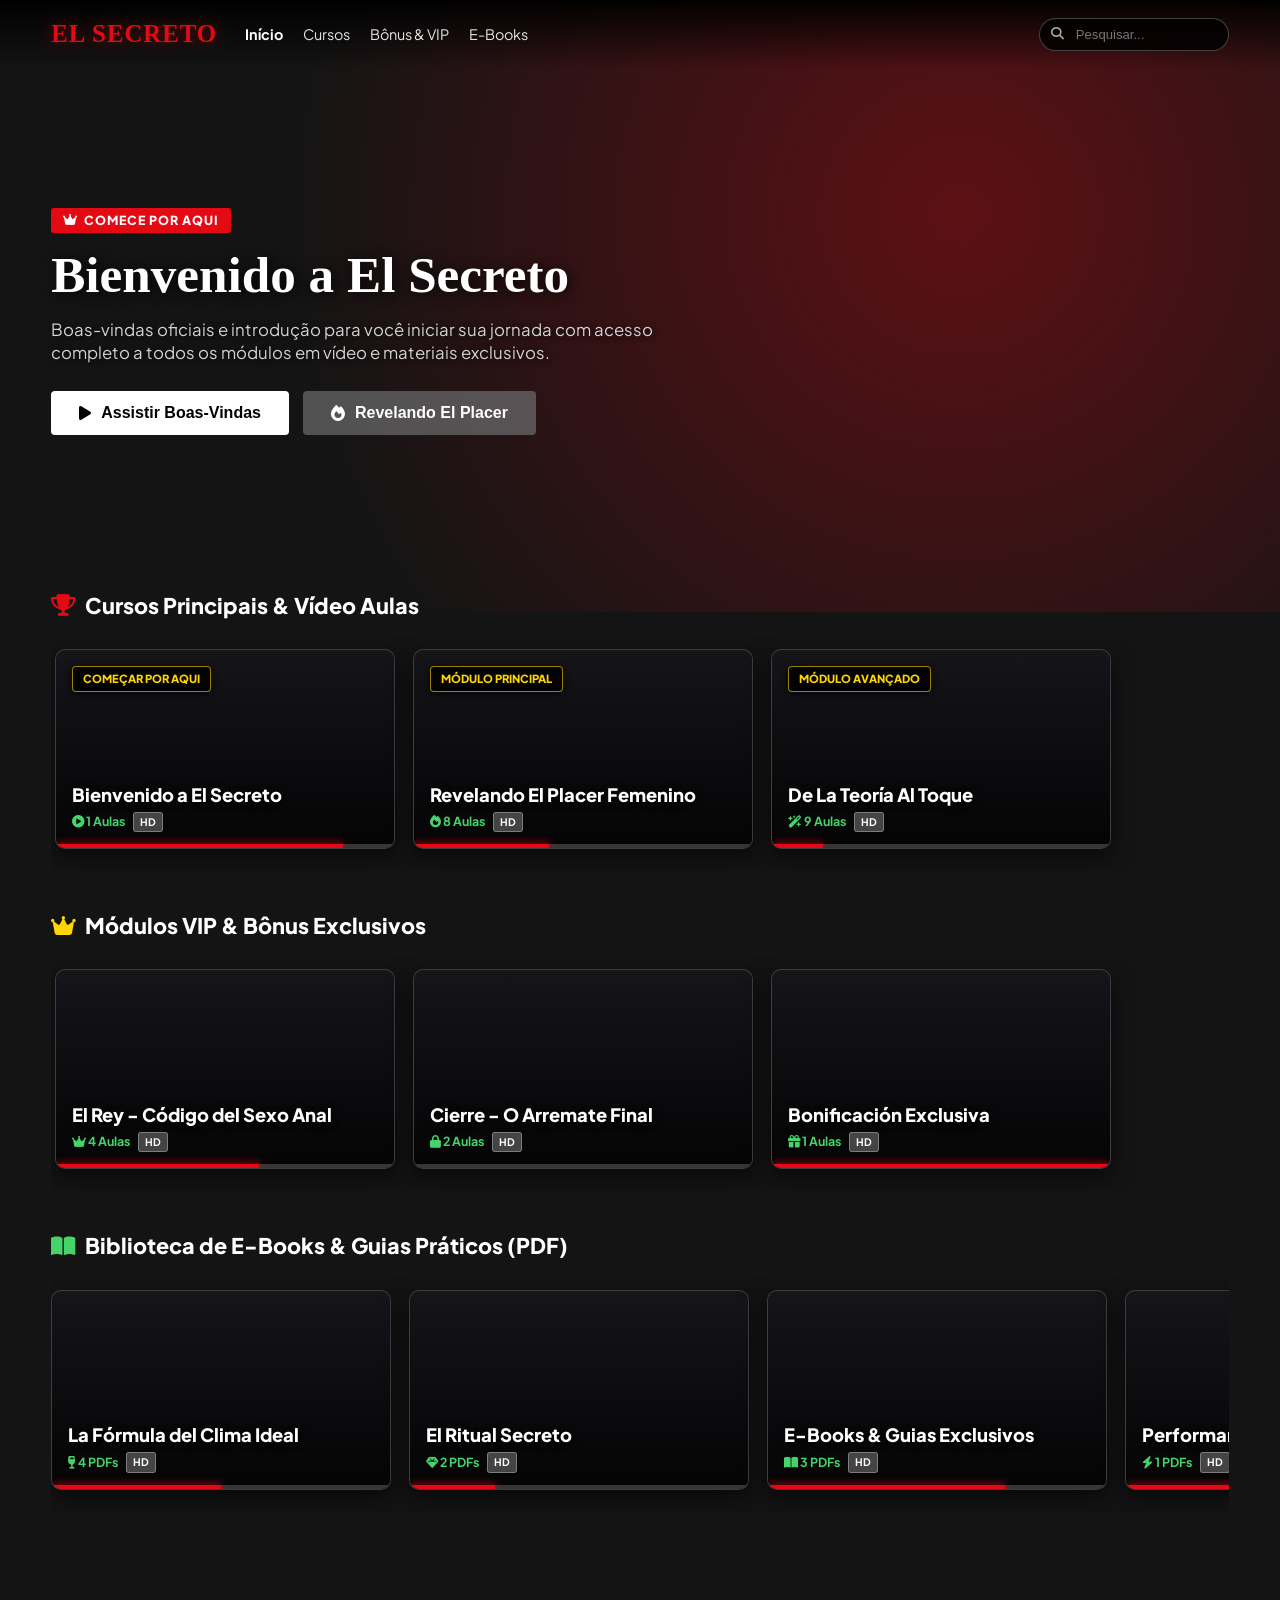
==== commit 90345183: "Revert to clean Netflix Cinema layout with original cover images" ====
--- a/index.html
+++ b/index.html
@@ -3,52 +3,88 @@
 <head>
   <meta charset="UTF-8">
   <meta name="viewport" content="width=device-width, initial-scale=1.0, maximum-scale=1.0, user-scalable=no">
-  <title>El Secreto Femenino | Área de Miembros</title>
+  <title>El Secreto | Netflix Cinema</title>
   
-  <meta name="theme-color" content="#900000">
+  <meta name="theme-color" content="#141414">
   <link rel="preconnect" href="https://fonts.googleapis.com">
   <link rel="preconnect" href="https://fonts.gstatic.com" crossorigin>
-  <link href="https://fonts.googleapis.com/css2?family=Great+Vibes&family=Montserrat:wght@700;800;900&family=Plus+Jakarta+Sans:wght@400;600;700;800&display=swap" rel="stylesheet">
+  <link href="https://fonts.googleapis.com/css2?family=Plus+Jakarta+Sans:wght@400;600;700;800;900&display=swap" rel="stylesheet">
   <link rel="stylesheet" href="https://cdnjs.cloudflare.com/ajax/libs/font-awesome/6.4.0/css/all.min.css" crossorigin="anonymous">
-  <link rel="stylesheet" href="app.css?v=8">
+  <link rel="stylesheet" href="app.css?v=7">
 </head>
 <body>
 
-  <!-- Husky App Header -->
-  <header class="husky-header">
-    <div class="husky-header-content">
-      <div class="husky-logo-wrap">
-        <div class="husky-logo-circle">
-          <span class="husky-logo-s">S</span>
-        </div>
-        <span class="husky-app-title">El Secreto Femenino</span>
+  <!-- Netflix Navbar -->
+  <nav class="netflix-nav" id="netflixNav">
+    <div class="nav-left">
+      <a href="#" class="netflix-logo">EL SECRETO</a>
+      <ul class="nav-menu">
+        <li><a class="nav-link active" onclick="filterRow('all')">Início</a></li>
+        <li><a class="nav-link" onclick="filterRow('main')">Cursos</a></li>
+        <li><a class="nav-link" onclick="filterRow('bonus')">Bônus & VIP</a></li>
+        <li><a class="nav-link" onclick="filterRow('pdf')">E-Books</a></li>
+      </ul>
+    </div>
+    <div class="nav-right">
+      <div class="search-input-box">
+        <i class="fa-solid fa-magnifying-glass"></i>
+        <input type="text" id="searchInput" placeholder="Pesquisar...">
       </div>
-      <div class="husky-header-actions">
-        <div class="search-box">
-          <i class="fa-solid fa-magnifying-glass"></i>
-          <input type="text" id="searchInput" placeholder="Buscar módulo...">
-        </div>
-        <button class="icon-btn" title="Download">
-          <i class="fa-solid fa-download"></i>
+    </div>
+  </nav>
+
+  <!-- Billboard Hero (Feature Showcase) -->
+  <header class="billboard">
+    <div class="billboard-bg-glow"></div>
+    <div class="billboard-content">
+      <div class="billboard-tag">
+        <i class="fa-solid fa-crown"></i> Comece Por Aqui
+      </div>
+      <h1 class="billboard-title">Bienvenido a El Secreto</h1>
+      <p class="billboard-desc">
+        Boas-vindas oficiais e introdução para você iniciar sua jornada com acesso completo a todos os módulos em vídeo e materiais exclusivos.
+      </p>
+      <div class="billboard-actions">
+        <button class="btn-netflix btn-netflix-primary" onclick="openCourseById('welcome_app')">
+          <i class="fa-solid fa-play"></i> Assistir Boas-Vindas
         </button>
-        <button class="icon-btn" title="Notificaciones">
-          <i class="fa-solid fa-bell"></i>
+        <button class="btn-netflix btn-netflix-secondary" onclick="openCourseById('revelando_placer')">
+          <i class="fa-solid fa-fire"></i> Revelando El Placer
         </button>
       </div>
     </div>
   </header>
 
-  <!-- Categories Filter Bar -->
-  <nav class="categories-bar">
-    <button class="cat-tab active" onclick="filterCategory('all', this)">Todos los Módulos</button>
-    <button class="cat-tab" onclick="filterCategory('main', this)">Cursos Principales</button>
-    <button class="cat-tab" onclick="filterCategory('bonus', this)">Módulos VIP & Bónus</button>
-    <button class="cat-tab" onclick="filterCategory('pdf', this)">E-Books & Guías</button>
-  </nav>
+  <!-- Rows Container -->
+  <main class="rows-container">
 
-  <!-- Grid of Modules (Exact 1:1 Husky App Style) -->
-  <main class="modules-grid-container">
-    <div id="modulesGrid" class="husky-modules-grid"></div>
+    <!-- Row 1: Cursos Principais -->
+    <section class="row-section">
+      <h3 class="row-title">
+        <i class="fa-solid fa-trophy" style="color: var(--netflix-red);"></i>
+        Cursos Principais & Vídeo Aulas
+      </h3>
+      <div id="rowMain" class="row-slider"></div>
+    </section>
+
+    <!-- Row 2: Módulos VIP & Bônus -->
+    <section class="row-section">
+      <h3 class="row-title">
+        <i class="fa-solid fa-crown" style="color: var(--gold-accent);"></i>
+        Módulos VIP & Bônus Exclusivos
+      </h3>
+      <div id="rowBonus" class="row-slider"></div>
+    </section>
+
+    <!-- Row 3: Biblioteca de E-Books -->
+    <section class="row-section">
+      <h3 class="row-title">
+        <i class="fa-solid fa-book-open" style="color: #46d369;"></i>
+        Biblioteca de E-Books & Guias Práticos (PDF)
+      </h3>
+      <div id="rowPdf" class="row-slider"></div>
+    </section>
+
   </main>
 
   <!-- Netflix Player Modal -->
@@ -67,7 +103,7 @@
         <p id="modalCourseDesc" style="color: #aaa; margin-top: 6px; font-size: 0.88rem;"></p>
 
         <h4 style="font-size: 1.05rem; color: #fff; margin-top: 20px; font-weight: 700;">
-          Clases disponibles:
+          Aulas & Capítulos:
         </h4>
         <div id="modalEpisodeList" class="episode-list"></div>
       </div>
@@ -76,24 +112,24 @@
 
   <!-- Mobile Bottom App Bar -->
   <nav class="bottom-app-bar">
-    <a class="app-bar-item active" onclick="filterCategory('all', null)">
+    <a class="app-bar-item active" onclick="filterRow('all')">
       <i class="fa-solid fa-house"></i>
-      <span>Inicio</span>
+      <span>Início</span>
     </a>
-    <a class="app-bar-item" onclick="filterCategory('main', null)">
+    <a class="app-bar-item" onclick="filterRow('main')">
       <i class="fa-solid fa-play-circle"></i>
       <span>Cursos</span>
     </a>
-    <a class="app-bar-item" onclick="filterCategory('bonus', null)">
+    <a class="app-bar-item" onclick="filterRow('bonus')">
       <i class="fa-solid fa-gift"></i>
-      <span>Bónus</span>
+      <span>Bônus</span>
     </a>
-    <a class="app-bar-item" onclick="filterCategory('pdf', null)">
+    <a class="app-bar-item" onclick="filterRow('pdf')">
       <i class="fa-solid fa-book-open"></i>
       <span>E-Books</span>
     </a>
   </nav>
 
-  <script src="app.js?v=8"></script>
+  <script src="app.js?v=7"></script>
 </body>
 </html>
--- a/app.css
+++ b/app.css
@@ -1,18 +1,22 @@
 /* ==========================================================================
-   El Secreto Femenino - Exact Husky App UI Replica
+   El Secreto - Ultra-Luxury Netflix Cinema Design System (Glassmorphic)
    ========================================================================== */
 
 :root {
-  --husky-red-header: #900000;
-  --husky-bg-dark-red: #4a0004;
-  --husky-card-black: #0c0c0e;
-  --husky-card-footer: #212836;
-  --husky-neon-pink: #ff1f71;
-  --husky-neon-glow: rgba(255, 31, 113, 0.75);
-
-  --font-script: 'Great Vibes', cursive;
-  --font-title: 'Montserrat', sans-serif;
-  --font-body: 'Plus Jakarta Sans', sans-serif;
+  --netflix-black: #141414;
+  --netflix-dark-gray: #181818;
+  --netflix-card-bg: #1a1a20;
+  --netflix-red: #e50914;
+  --netflix-red-hover: #f40612;
+  --netflix-red-glow: rgba(229, 9, 20, 0.55);
+  --gold-accent: #ffd700;
+
+  --text-white: #ffffff;
+  --text-gray: #b3b3b3;
+  --text-muted: #777777;
+
+  --font-netflix: 'Plus Jakarta Sans', -apple-system, BlinkMacSystemFont, "Segoe UI", Roboto, Arial, sans-serif;
+  --font-serif: 'Playfair Display', Georgia, serif;
 }
 
 * {
@@ -23,278 +27,370 @@
 }
 
 body {
-  background-color: var(--husky-bg-dark-red);
-  color: #ffffff;
-  font-family: var(--font-body);
+  background-color: var(--netflix-black);
+  color: var(--text-white);
+  font-family: var(--font-netflix);
   line-height: 1.4;
-  min-height: 100vh;
-  padding-bottom: 75px;
-}
-
-/* Husky Header */
-.husky-header {
-  position: sticky;
+  overflow-x: hidden;
+  padding-bottom: 70px;
+}
+
+/* Navbar */
+.netflix-nav {
+  position: fixed;
   top: 0;
   left: 0;
   right: 0;
-  height: 64px;
-  background-color: var(--husky-red-header);
+  height: 68px;
   z-index: 1000;
   display: flex;
   align-items: center;
-  padding: 0 16px;
-  box-shadow: 0 2px 10px rgba(0,0,0,0.5);
-}
-
-.husky-header-content {
-  width: 100%;
-  max-width: 1200px;
-  margin: 0 auto;
-  display: flex;
-  align-items: center;
   justify-content: space-between;
-}
-
-.husky-logo-wrap {
-  display: flex;
-  align-items: center;
-  gap: 12px;
-}
-
-.husky-logo-circle {
-  width: 40px;
-  height: 40px;
-  background: #000000;
-  border-radius: 50%;
-  display: flex;
-  align-items: center;
-  justify-content: center;
-  box-shadow: 0 0 8px rgba(0,0,0,0.8);
-}
-
-.husky-logo-s {
-  font-family: var(--font-script);
-  font-size: 1.8rem;
-  color: var(--husky-neon-pink);
-  line-height: 1;
-}
-
-.husky-app-title {
-  font-family: var(--font-script);
-  font-size: 1.6rem;
+  padding: 0 4%;
+  background: linear-gradient(180deg, rgba(0,0,0,0.95) 0%, rgba(0,0,0,0) 100%);
+  transition: background 0.3s ease;
+}
+
+.netflix-nav.scrolled {
+  background: rgba(20, 20, 20, 0.95);
+  backdrop-filter: blur(12px);
+  -webkit-backdrop-filter: blur(12px);
+  box-shadow: 0 4px 20px rgba(0,0,0,0.9);
+}
+
+.nav-left {
+  display: flex;
+  align-items: center;
+  gap: 28px;
+}
+
+.netflix-logo {
+  font-family: var(--font-serif);
+  font-size: 1.55rem;
+  font-weight: 800;
+  color: var(--netflix-red);
+  letter-spacing: 1px;
+  text-decoration: none;
+  text-transform: uppercase;
+  text-shadow: 0 0 15px var(--netflix-red-glow);
+  white-space: nowrap;
+}
+
+.nav-menu {
+  display: flex;
+  gap: 20px;
+  list-style: none;
+}
+
+.nav-link {
+  color: #e5e5e5;
+  text-decoration: none;
+  font-size: 0.9rem;
+  transition: color 0.2s;
+  cursor: pointer;
+}
+
+.nav-link.active, .nav-link:hover {
   color: #ffffff;
-  font-weight: 400;
-}
-
-.husky-header-actions {
-  display: flex;
-  align-items: center;
-  gap: 12px;
-}
-
-.search-box {
-  position: relative;
-}
-
-.search-box input {
-  background: rgba(0,0,0,0.4);
-  border: 1px solid rgba(255,255,255,0.2);
+  font-weight: 700;
+}
+
+.nav-right {
+  display: flex;
+  align-items: center;
+  gap: 14px;
+}
+
+.search-input-box {
+  position: relative;
+}
+
+.search-input-box input {
+  background: rgba(0,0,0,0.8);
+  border: 1px solid rgba(255,255,255,0.25);
   color: #fff;
-  padding: 6px 12px 6px 32px;
-  border-radius: 18px;
+  padding: 8px 14px 8px 36px;
+  border-radius: 20px;
   font-size: 0.82rem;
   outline: none;
-  width: 150px;
-  transition: width 0.3s;
-}
-
-.search-box input:focus {
-  width: 200px;
-  border-color: var(--husky-neon-pink);
-}
-
-.search-box i {
+  width: 190px;
+  transition: width 0.3s, border-color 0.3s;
+}
+
+.search-input-box input:focus {
+  width: 250px;
+  border-color: var(--netflix-red);
+}
+
+.search-input-box i {
   position: absolute;
-  left: 10px;
+  left: 12px;
   top: 50%;
   transform: translateY(-50%);
-  color: #ccc;
+  color: #aaa;
   font-size: 0.8rem;
 }
 
-.icon-btn {
-  background: none;
+/* Billboard Hero */
+.billboard {
+  position: relative;
+  height: 68vh;
+  min-height: 460px;
+  background-image: url('https://github.com/GuiGomes1/el-secreto-vsl/releases/download/v1.0.0/ORIGINAL_COVER__fe8179ce-9c76-4c7f-8c2c-86fa20767d3b.png');
+  background-size: cover;
+  background-position: center;
+  display: flex;
+  align-items: center;
+  padding: 0 4%;
+  margin-bottom: 24px;
+  overflow: hidden;
+}
+
+.billboard-bg-glow {
+  position: absolute;
+  inset: 0;
+  background: radial-gradient(circle at 75% 35%, rgba(229,9,20,0.35) 0%, transparent 65%);
+  pointer-events: none;
+}
+
+.billboard-content {
+  max-width: 680px;
+  z-index: 2;
+  margin-top: 30px;
+}
+
+.billboard-tag {
+  display: inline-flex;
+  align-items: center;
+  gap: 6px;
+  background: var(--netflix-red);
+  color: #fff;
+  padding: 4px 12px;
+  border-radius: 3px;
+  font-size: 0.78rem;
+  font-weight: 800;
+  text-transform: uppercase;
+  letter-spacing: 1px;
+  margin-bottom: 14px;
+}
+
+.billboard-title {
+  font-family: var(--font-serif);
+  font-size: 3.2rem;
+  font-weight: 800;
+  line-height: 1.1;
+  margin-bottom: 14px;
+  text-shadow: 2px 2px 14px rgba(0,0,0,0.9);
+}
+
+.billboard-desc {
+  font-size: 1.05rem;
+  color: #d2d2d2;
+  margin-bottom: 26px;
+  text-shadow: 1px 1px 6px rgba(0,0,0,0.9);
+}
+
+.billboard-actions {
+  display: flex;
+  gap: 14px;
+  flex-wrap: wrap;
+}
+
+.btn-netflix {
+  display: inline-flex;
+  align-items: center;
+  justify-content: center;
+  gap: 10px;
+  padding: 13px 28px;
+  border-radius: 4px;
+  font-size: 1rem;
+  font-weight: 700;
+  cursor: pointer;
   border: none;
-  color: #ffffff;
-  font-size: 1.25rem;
-  cursor: pointer;
-  padding: 6px;
-  transition: color 0.2s;
-}
-
-.icon-btn:hover {
-  color: var(--husky-neon-pink);
-}
-
-/* Category Filter Bar */
-.categories-bar {
-  max-width: 1200px;
-  margin: 16px auto 0 auto;
-  padding: 0 16px;
-  display: flex;
-  gap: 10px;
-  overflow-x: auto;
-  scrollbar-width: none;
-}
-.categories-bar::-webkit-scrollbar { display: none; }
-
-.cat-tab {
-  background: rgba(0,0,0,0.35);
-  border: 1px solid rgba(255,255,255,0.15);
-  color: #d1d1d1;
-  padding: 8px 18px;
-  border-radius: 20px;
-  font-size: 0.85rem;
-  font-weight: 600;
-  cursor: pointer;
-  white-space: nowrap;
-  transition: all 0.2s;
-}
-
-.cat-tab.active, .cat-tab:hover {
+  transition: transform 0.2s, background 0.2s;
+}
+
+.btn-netflix-primary {
   background: #ffffff;
   color: #000000;
-  border-color: #ffffff;
-  font-weight: 700;
-}
-
-/* Modules Grid Container */
-.modules-grid-container {
-  max-width: 1200px;
-  margin: 20px auto;
-  padding: 0 16px;
-}
-
-.husky-modules-grid {
-  display: grid;
-  grid-template-columns: repeat(2, 1fr);
-  gap: 20px;
-}
-
-@media (min-width: 900px) {
-  .husky-modules-grid {
-    grid-template-columns: repeat(3, 1fr);
-    gap: 24px;
-  }
-}
-
-@media (min-width: 1200px) {
-  .husky-modules-grid {
-    grid-template-columns: repeat(4, 1fr);
-  }
-}
-
-/* Husky Module Card (Exact Match to Screenshot) */
-.husky-card {
-  background: var(--husky-card-black);
-  border-radius: 8px;
+}
+.btn-netflix-primary:hover {
+  background: rgba(255,255,255,0.85);
+  transform: scale(1.03);
+}
+
+.btn-netflix-secondary {
+  background: rgba(109, 109, 110, 0.7);
+  color: #ffffff;
+}
+.btn-netflix-secondary:hover {
+  background: rgba(109, 109, 110, 0.4);
+  transform: scale(1.03);
+}
+
+/* Rows & Large Cinematic Cards */
+.rows-container {
+  padding: 0 4%;
+  margin-top: -45px;
+  position: relative;
+  z-index: 10;
+}
+
+.row-section {
+  margin-bottom: 40px;
+}
+
+.row-title {
+  font-size: 1.35rem;
+  font-weight: 800;
+  margin-bottom: 16px;
+  color: #ffffff;
+  display: flex;
+  align-items: center;
+  gap: 10px;
+}
+
+.row-slider {
+  display: flex;
+  gap: 18px;
+  overflow-x: auto;
+  padding: 12px 4px 22px 4px;
+  scrollbar-width: none;
+  scroll-snap-type: x mandatory;
+}
+.row-slider::-webkit-scrollbar { display: none; }
+
+/* Photorealistic Card Postering */
+.netflix-card {
+  flex: 0 0 340px;
+  height: 200px;
+  border-radius: 10px;
   overflow: hidden;
+  position: relative;
+  background: var(--netflix-card-bg);
+  cursor: pointer;
+  transition: transform 0.35s ease, box-shadow 0.35s ease, border-color 0.35s ease;
+  border: 1px solid rgba(255,255,255,0.15);
+  scroll-snap-align: start;
+  box-shadow: 0 8px 25px rgba(0,0,0,0.6);
+}
+
+.netflix-card:hover {
+  transform: scale(1.06) translateY(-4px);
+  z-index: 100;
+  box-shadow: 0 16px 45px rgba(0,0,0,0.95), 0 0 25px var(--netflix-red-glow);
+  border-color: var(--netflix-red);
+}
+
+.card-poster {
+  width: 100%;
+  height: 100%;
+  background-size: cover;
+  background-position: center;
+  position: relative;
   display: flex;
   flex-direction: column;
-  box-shadow: 0 8px 24px rgba(0,0,0,0.6);
-  cursor: pointer;
-  transition: transform 0.25s ease, box-shadow 0.25s ease;
-  border: 1px solid rgba(255,255,255,0.08);
-}
-
-.husky-card:hover {
-  transform: translateY(-5px) scale(1.02);
-  box-shadow: 0 14px 35px rgba(0,0,0,0.8), 0 0 20px var(--husky-neon-glow);
-  border-color: var(--husky-neon-pink);
-}
-
-/* Card Poster Display Area */
-.husky-card-poster {
-  aspect-ratio: 1 / 1;
-  width: 100%;
-  background-color: #09090b;
-  background-image: 
-    radial-gradient(circle at 50% 50%, rgba(255,31,113,0.12) 0%, transparent 70%),
-    radial-gradient(circle at 20% 20%, rgba(30,30,40,0.8) 0%, transparent 100%);
-  display: flex;
-  flex-direction: column;
-  align-items: center;
-  justify-content: center;
-  padding: 20px;
-  text-align: center;
-  position: relative;
-  overflow: hidden;
-}
-
-/* Subtle Wave Overlay */
-.husky-card-poster::before {
-  content: '';
+  justify-content: space-between;
+  padding: 16px;
+}
+
+.card-poster-overlay {
   position: absolute;
   inset: 0;
-  background: radial-gradient(ellipse at center, rgba(20,20,30,0.6) 0%, rgba(5,5,8,0.95) 100%);
-  pointer-events: none;
-}
-
-.husky-poster-content {
+  background: linear-gradient(180deg, rgba(0,0,0,0.2) 0%, rgba(0,0,0,0.85) 100%);
+  z-index: 1;
+}
+
+.card-top-tag {
   position: relative;
   z-index: 2;
-  display: flex;
-  flex-direction: column;
+  align-self: flex-start;
+  background: rgba(0,0,0,0.8);
+  padding: 4px 10px;
+  border-radius: 4px;
+  font-size: 0.7rem;
+  font-weight: 800;
+  color: var(--gold-accent);
+  border: 1px solid rgba(255,215,0,0.6);
+  backdrop-filter: blur(6px);
+  box-shadow: 0 2px 8px rgba(0,0,0,0.7);
+}
+
+.card-info {
+  position: relative;
+  z-index: 2;
+}
+
+.card-info h4 {
+  font-size: 1.15rem;
+  font-weight: 800;
+  color: #fff;
+  line-height: 1.25;
+  margin-bottom: 6px;
+  text-shadow: 2px 2px 8px rgba(0,0,0,0.9);
+}
+
+.card-info-meta {
+  font-size: 0.78rem;
+  color: #46d369;
+  font-weight: 700;
+  display: flex;
+  align-items: center;
+  gap: 8px;
+}
+
+.card-hd-badge {
+  color: #fff;
+  font-size: 0.65rem;
+  background: rgba(255,255,255,0.25);
+  padding: 2px 6px;
+  border-radius: 3px;
+  border: 1px solid rgba(255,255,255,0.3);
+}
+
+.card-play-icon {
+  position: absolute;
+  top: 50%;
+  left: 50%;
+  transform: translate(-50%, -50%) scale(0.8);
+  width: 54px;
+  height: 54px;
+  background: rgba(229, 9, 20, 0.95);
+  border-radius: 50%;
+  display: flex;
   align-items: center;
   justify-content: center;
-  width: 100%;
-}
-
-.husky-script-title {
-  font-family: var(--font-script);
-  font-size: 2.1rem;
-  color: #ffffff;
-  line-height: 1.1;
-  margin-bottom: 8px;
-  text-shadow: 0 2px 8px rgba(0,0,0,0.9);
-  font-weight: 400;
-}
-
-.husky-neon-title {
-  font-family: var(--font-title);
-  font-weight: 900;
-  font-size: 1.35rem;
-  color: var(--husky-neon-pink);
-  text-transform: uppercase;
-  letter-spacing: 0.8px;
-  line-height: 1.15;
-  text-shadow: 
-    0 0 8px var(--husky-neon-pink),
-    0 0 20px var(--husky-neon-pink),
-    0 0 35px rgba(255, 31, 113, 0.6);
-  max-width: 95%;
-}
-
-/* Card Bottom Footer Bar */
-.husky-card-footer {
-  background: var(--husky-card-footer);
-  padding: 12px 14px;
-  text-align: center;
-  border-top: 1px solid rgba(255,255,255,0.05);
-}
-
-.husky-footer-title {
-  font-size: 0.76rem;
-  font-weight: 800;
-  color: #ffffff;
-  text-transform: uppercase;
-  letter-spacing: 0.8px;
-  white-space: nowrap;
-  overflow: hidden;
-  text-overflow: ellipsis;
-}
-
-/* Netflix Modal Player */
+  color: #fff;
+  font-size: 1.3rem;
+  opacity: 0;
+  transition: all 0.25s ease;
+  box-shadow: 0 0 25px var(--netflix-red);
+  z-index: 5;
+}
+
+.netflix-card:hover .card-play-icon {
+  opacity: 1;
+  transform: translate(-50%, -50%) scale(1);
+}
+
+/* Card Progress Bar (Netflix Red Style) */
+.card-progress-bar-wrap {
+  position: absolute;
+  bottom: 0;
+  left: 0;
+  right: 0;
+  height: 4px;
+  background: rgba(255,255,255,0.2);
+  z-index: 10;
+}
+
+.card-progress-bar-fill {
+  height: 100%;
+  background: var(--netflix-red);
+  box-shadow: 0 0 8px var(--netflix-red);
+}
+
+/* Modal Player */
 .netflix-modal {
   position: fixed;
   inset: 0;
@@ -316,9 +412,9 @@
 }
 
 .modal-content-box {
-  background: #18181e;
+  background: var(--netflix-dark-gray);
   width: 100%;
-  max-width: 940px;
+  max-width: 960px;
   max-height: 92vh;
   border-radius: 10px;
   overflow-y: auto;
@@ -347,7 +443,7 @@
 }
 
 .modal-close-btn:hover {
-  background: var(--husky-neon-pink);
+  background: var(--netflix-red);
 }
 
 .modal-player-area {
@@ -392,9 +488,9 @@
 }
 
 .btn-speed.active, .btn-speed:hover {
-  background: var(--husky-neon-pink);
+  background: var(--netflix-red);
   color: #fff;
-  border-color: var(--husky-neon-pink);
+  border-color: var(--netflix-red);
 }
 
 .modal-info-padding {
@@ -422,7 +518,7 @@
 
 .episode-card:hover, .episode-card.active {
   background: #33333d;
-  border-left: 5px solid var(--husky-neon-pink);
+  border-left: 5px solid var(--netflix-red);
 }
 
 /* Bottom App Navigation Bar (Mobile Only) */
@@ -433,7 +529,7 @@
   left: 0;
   right: 0;
   height: 60px;
-  background: rgba(18, 18, 18, 0.96);
+  background: rgba(18, 18, 18, 0.95);
   backdrop-filter: blur(12px);
   -webkit-backdrop-filter: blur(12px);
   border-top: 1px solid rgba(255, 255, 255, 0.1);
@@ -460,37 +556,89 @@
 }
 
 .app-bar-item.active, .app-bar-item:hover {
-  color: var(--husky-neon-pink);
+  color: var(--netflix-red);
 }
 
 /* MOBILE RESPONSIVE MEDIA QUERIES */
 @media (max-width: 768px) {
-  .husky-app-title {
-    font-size: 1.3rem;
+  body {
+    padding-bottom: 75px;
   }
   
-  .search-box input {
-    width: 110px;
-  }
-  .search-box input:focus {
-    width: 150px;
-  }
-
-  .husky-modules-grid {
-    grid-template-columns: repeat(2, 1fr);
-    gap: 12px;
-  }
-
-  .husky-script-title {
-    font-size: 1.6rem;
-  }
-
-  .husky-neon-title {
-    font-size: 0.95rem;
-  }
-
-  .husky-footer-title {
-    font-size: 0.68rem;
+  .nav-menu {
+    display: none;
+  }
+
+  .netflix-logo {
+    font-size: 1.25rem;
+  }
+
+  .search-input-box input {
+    width: 140px;
+  }
+  .search-input-box input:focus {
+    width: 180px;
+  }
+
+  .billboard {
+    height: auto;
+    min-height: 380px;
+    padding: 80px 4% 30px 4%;
+  }
+
+  .billboard-title {
+    font-size: 2.1rem;
+  }
+
+  .billboard-desc {
+    font-size: 0.88rem;
+    display: -webkit-box;
+    -webkit-line-clamp: 3;
+    -webkit-box-orient: vertical;
+    overflow: hidden;
+  }
+
+  .billboard-actions {
+    flex-direction: column;
+  }
+
+  .btn-netflix {
+    width: 100%;
+  }
+
+  .rows-container {
+    margin-top: -10px;
+  }
+
+  .row-title {
+    font-size: 1.15rem;
+  }
+
+  .netflix-card {
+    flex: 0 0 240px;
+    height: 145px;
+    border-radius: 8px;
+  }
+
+  .card-info h4 {
+    font-size: 0.92rem;
+  }
+
+  .card-top-tag {
+    font-size: 0.62rem;
+    padding: 2px 6px;
+  }
+
+  .netflix-modal {
+    padding: 8px;
+  }
+
+  .modal-content-box {
+    max-height: 96vh;
+  }
+
+  .modal-info-padding {
+    padding: 16px;
   }
 
   .bottom-app-bar {
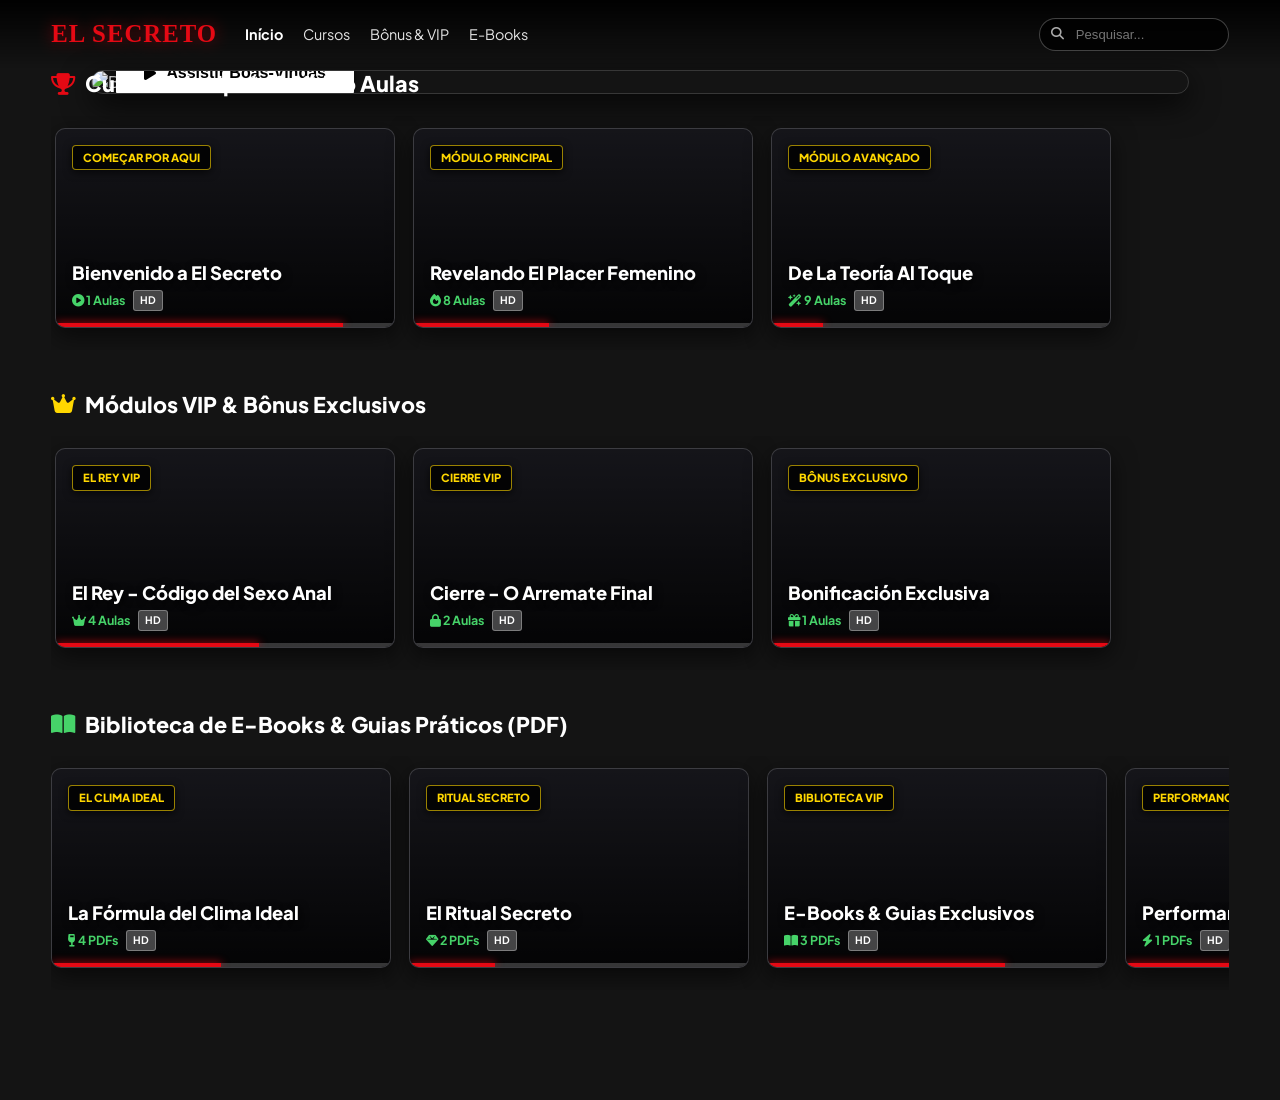
==== commit 8d50a1ad: "Add official top banner 'Bienvenido a La Zona de Placer'" ====
--- a/index.html
+++ b/index.html
@@ -10,7 +10,7 @@
   <link rel="preconnect" href="https://fonts.gstatic.com" crossorigin>
   <link href="https://fonts.googleapis.com/css2?family=Plus+Jakarta+Sans:wght@400;600;700;800;900&display=swap" rel="stylesheet">
   <link rel="stylesheet" href="https://cdnjs.cloudflare.com/ajax/libs/font-awesome/6.4.0/css/all.min.css" crossorigin="anonymous">
-  <link rel="stylesheet" href="app.css?v=7">
+  <link rel="stylesheet" href="app.css?v=9">
 </head>
 <body>
 
@@ -33,23 +33,13 @@
     </div>
   </nav>
 
-  <!-- Billboard Hero (Feature Showcase) -->
-  <header class="billboard">
-    <div class="billboard-bg-glow"></div>
-    <div class="billboard-content">
-      <div class="billboard-tag">
-        <i class="fa-solid fa-crown"></i> Comece Por Aqui
-      </div>
-      <h1 class="billboard-title">Bienvenido a El Secreto</h1>
-      <p class="billboard-desc">
-        Boas-vindas oficiais e introdução para você iniciar sua jornada com acesso completo a todos os módulos em vídeo e materiais exclusivos.
-      </p>
-      <div class="billboard-actions">
-        <button class="btn-netflix btn-netflix-primary" onclick="openCourseById('welcome_app')">
+  <!-- Official Top Banner -->
+  <header class="official-top-banner">
+    <div class="top-banner-img-wrap" onclick="openCourseById('welcome_app')">
+      <img src="https://github.com/GuiGomes1/el-secreto-vsl/releases/download/v1.0.0/HERO_BANNER__top_banner.png" alt="Bienvenido a La Zona de Placer" class="top-banner-img">
+      <div class="top-banner-overlay">
+        <button class="btn-netflix btn-netflix-primary btn-banner-play" onclick="openCourseById('welcome_app'); event.stopPropagation();">
           <i class="fa-solid fa-play"></i> Assistir Boas-Vindas
-        </button>
-        <button class="btn-netflix btn-netflix-secondary" onclick="openCourseById('revelando_placer')">
-          <i class="fa-solid fa-fire"></i> Revelando El Placer
         </button>
       </div>
     </div>
@@ -130,6 +120,6 @@
     </a>
   </nav>
 
-  <script src="app.js?v=7"></script>
+  <script src="app.js?v=9"></script>
 </body>
 </html>
--- a/app.css
+++ b/app.css
@@ -131,69 +131,52 @@
   font-size: 0.8rem;
 }
 
-/* Billboard Hero */
-.billboard {
-  position: relative;
-  height: 68vh;
-  min-height: 460px;
-  background-image: url('https://github.com/GuiGomes1/el-secreto-vsl/releases/download/v1.0.0/ORIGINAL_COVER__fe8179ce-9c76-4c7f-8c2c-86fa20767d3b.png');
-  background-size: cover;
-  background-position: center;
-  display: flex;
-  align-items: center;
+/* Official Top Banner */
+.official-top-banner {
+  width: 100%;
+  max-width: 1200px;
+  margin: 70px auto 20px auto;
   padding: 0 4%;
-  margin-bottom: 24px;
+}
+
+.top-banner-img-wrap {
+  position: relative;
+  width: 100%;
+  border-radius: 12px;
   overflow: hidden;
-}
-
-.billboard-bg-glow {
+  box-shadow: 0 10px 30px rgba(0,0,0,0.8);
+  cursor: pointer;
+  border: 1px solid rgba(255,255,255,0.15);
+  transition: transform 0.3s ease, box-shadow 0.3s ease;
+}
+
+.top-banner-img-wrap:hover {
+  transform: scale(1.01);
+  box-shadow: 0 16px 45px rgba(229, 9, 20, 0.4);
+  border-color: var(--netflix-red);
+}
+
+.top-banner-img {
+  width: 100%;
+  height: auto;
+  display: block;
+  object-fit: cover;
+}
+
+.top-banner-overlay {
   position: absolute;
   inset: 0;
-  background: radial-gradient(circle at 75% 35%, rgba(229,9,20,0.35) 0%, transparent 65%);
-  pointer-events: none;
-}
-
-.billboard-content {
-  max-width: 680px;
-  z-index: 2;
-  margin-top: 30px;
-}
-
-.billboard-tag {
-  display: inline-flex;
-  align-items: center;
-  gap: 6px;
-  background: var(--netflix-red);
-  color: #fff;
-  padding: 4px 12px;
-  border-radius: 3px;
-  font-size: 0.78rem;
-  font-weight: 800;
-  text-transform: uppercase;
-  letter-spacing: 1px;
-  margin-bottom: 14px;
-}
-
-.billboard-title {
-  font-family: var(--font-serif);
-  font-size: 3.2rem;
-  font-weight: 800;
-  line-height: 1.1;
-  margin-bottom: 14px;
-  text-shadow: 2px 2px 14px rgba(0,0,0,0.9);
-}
-
-.billboard-desc {
+  background: linear-gradient(180deg, rgba(0,0,0,0) 50%, rgba(0,0,0,0.85) 100%);
+  display: flex;
+  align-items: flex-end;
+  justify-content: flex-start;
+  padding: 24px;
+}
+
+.btn-banner-play {
+  box-shadow: 0 4px 15px rgba(0,0,0,0.6);
   font-size: 1.05rem;
-  color: #d2d2d2;
-  margin-bottom: 26px;
-  text-shadow: 1px 1px 6px rgba(0,0,0,0.9);
-}
-
-.billboard-actions {
-  display: flex;
-  gap: 14px;
-  flex-wrap: wrap;
+  padding: 14px 28px;
 }
 
 .btn-netflix {
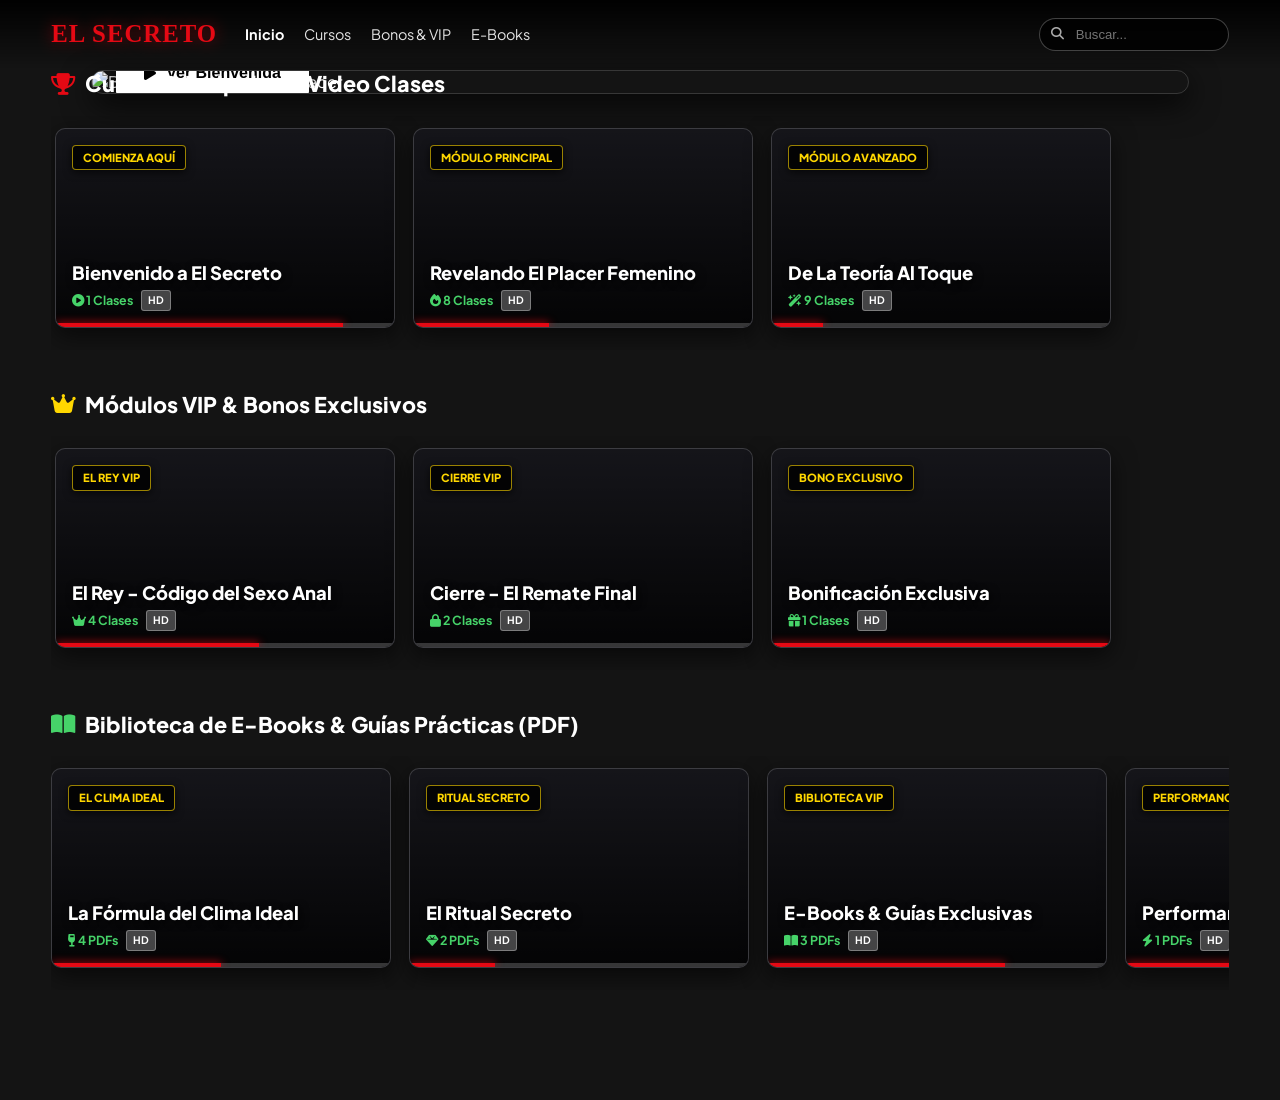
==== commit 83b69582: "Translate all UI text to native Spanish" ====
--- a/index.html
+++ b/index.html
@@ -1,9 +1,9 @@
 <!DOCTYPE html>
-<html lang="pt-BR">
+<html lang="es">
 <head>
   <meta charset="UTF-8">
   <meta name="viewport" content="width=device-width, initial-scale=1.0, maximum-scale=1.0, user-scalable=no">
-  <title>El Secreto | Netflix Cinema</title>
+  <title>El Secreto Femenino | Área de Miembros</title>
   
   <meta name="theme-color" content="#141414">
   <link rel="preconnect" href="https://fonts.googleapis.com">
@@ -19,16 +19,16 @@
     <div class="nav-left">
       <a href="#" class="netflix-logo">EL SECRETO</a>
       <ul class="nav-menu">
-        <li><a class="nav-link active" onclick="filterRow('all')">Início</a></li>
+        <li><a class="nav-link active" onclick="filterRow('all')">Inicio</a></li>
         <li><a class="nav-link" onclick="filterRow('main')">Cursos</a></li>
-        <li><a class="nav-link" onclick="filterRow('bonus')">Bônus & VIP</a></li>
+        <li><a class="nav-link" onclick="filterRow('bonus')">Bonos & VIP</a></li>
         <li><a class="nav-link" onclick="filterRow('pdf')">E-Books</a></li>
       </ul>
     </div>
     <div class="nav-right">
       <div class="search-input-box">
         <i class="fa-solid fa-magnifying-glass"></i>
-        <input type="text" id="searchInput" placeholder="Pesquisar...">
+        <input type="text" id="searchInput" placeholder="Buscar...">
       </div>
     </div>
   </nav>
@@ -39,7 +39,7 @@
       <img src="https://github.com/GuiGomes1/el-secreto-vsl/releases/download/v1.0.0/HERO_BANNER__top_banner.png" alt="Bienvenido a La Zona de Placer" class="top-banner-img">
       <div class="top-banner-overlay">
         <button class="btn-netflix btn-netflix-primary btn-banner-play" onclick="openCourseById('welcome_app'); event.stopPropagation();">
-          <i class="fa-solid fa-play"></i> Assistir Boas-Vindas
+          <i class="fa-solid fa-play"></i> Ver Bienvenida
         </button>
       </div>
     </div>
@@ -52,7 +52,7 @@
     <section class="row-section">
       <h3 class="row-title">
         <i class="fa-solid fa-trophy" style="color: var(--netflix-red);"></i>
-        Cursos Principais & Vídeo Aulas
+        Cursos Principales & Video Clases
       </h3>
       <div id="rowMain" class="row-slider"></div>
     </section>
@@ -61,7 +61,7 @@
     <section class="row-section">
       <h3 class="row-title">
         <i class="fa-solid fa-crown" style="color: var(--gold-accent);"></i>
-        Módulos VIP & Bônus Exclusivos
+        Módulos VIP & Bonos Exclusivos
       </h3>
       <div id="rowBonus" class="row-slider"></div>
     </section>
@@ -70,7 +70,7 @@
     <section class="row-section">
       <h3 class="row-title">
         <i class="fa-solid fa-book-open" style="color: #46d369;"></i>
-        Biblioteca de E-Books & Guias Práticos (PDF)
+        Biblioteca de E-Books & Guías Prácticas (PDF)
       </h3>
       <div id="rowPdf" class="row-slider"></div>
     </section>
@@ -93,7 +93,7 @@
         <p id="modalCourseDesc" style="color: #aaa; margin-top: 6px; font-size: 0.88rem;"></p>
 
         <h4 style="font-size: 1.05rem; color: #fff; margin-top: 20px; font-weight: 700;">
-          Aulas & Capítulos:
+          Clases & Capítulos:
         </h4>
         <div id="modalEpisodeList" class="episode-list"></div>
       </div>
@@ -104,7 +104,7 @@
   <nav class="bottom-app-bar">
     <a class="app-bar-item active" onclick="filterRow('all')">
       <i class="fa-solid fa-house"></i>
-      <span>Início</span>
+      <span>Inicio</span>
     </a>
     <a class="app-bar-item" onclick="filterRow('main')">
       <i class="fa-solid fa-play-circle"></i>
@@ -112,7 +112,7 @@
     </a>
     <a class="app-bar-item" onclick="filterRow('bonus')">
       <i class="fa-solid fa-gift"></i>
-      <span>Bônus</span>
+      <span>Bonos</span>
     </a>
     <a class="app-bar-item" onclick="filterRow('pdf')">
       <i class="fa-solid fa-book-open"></i>
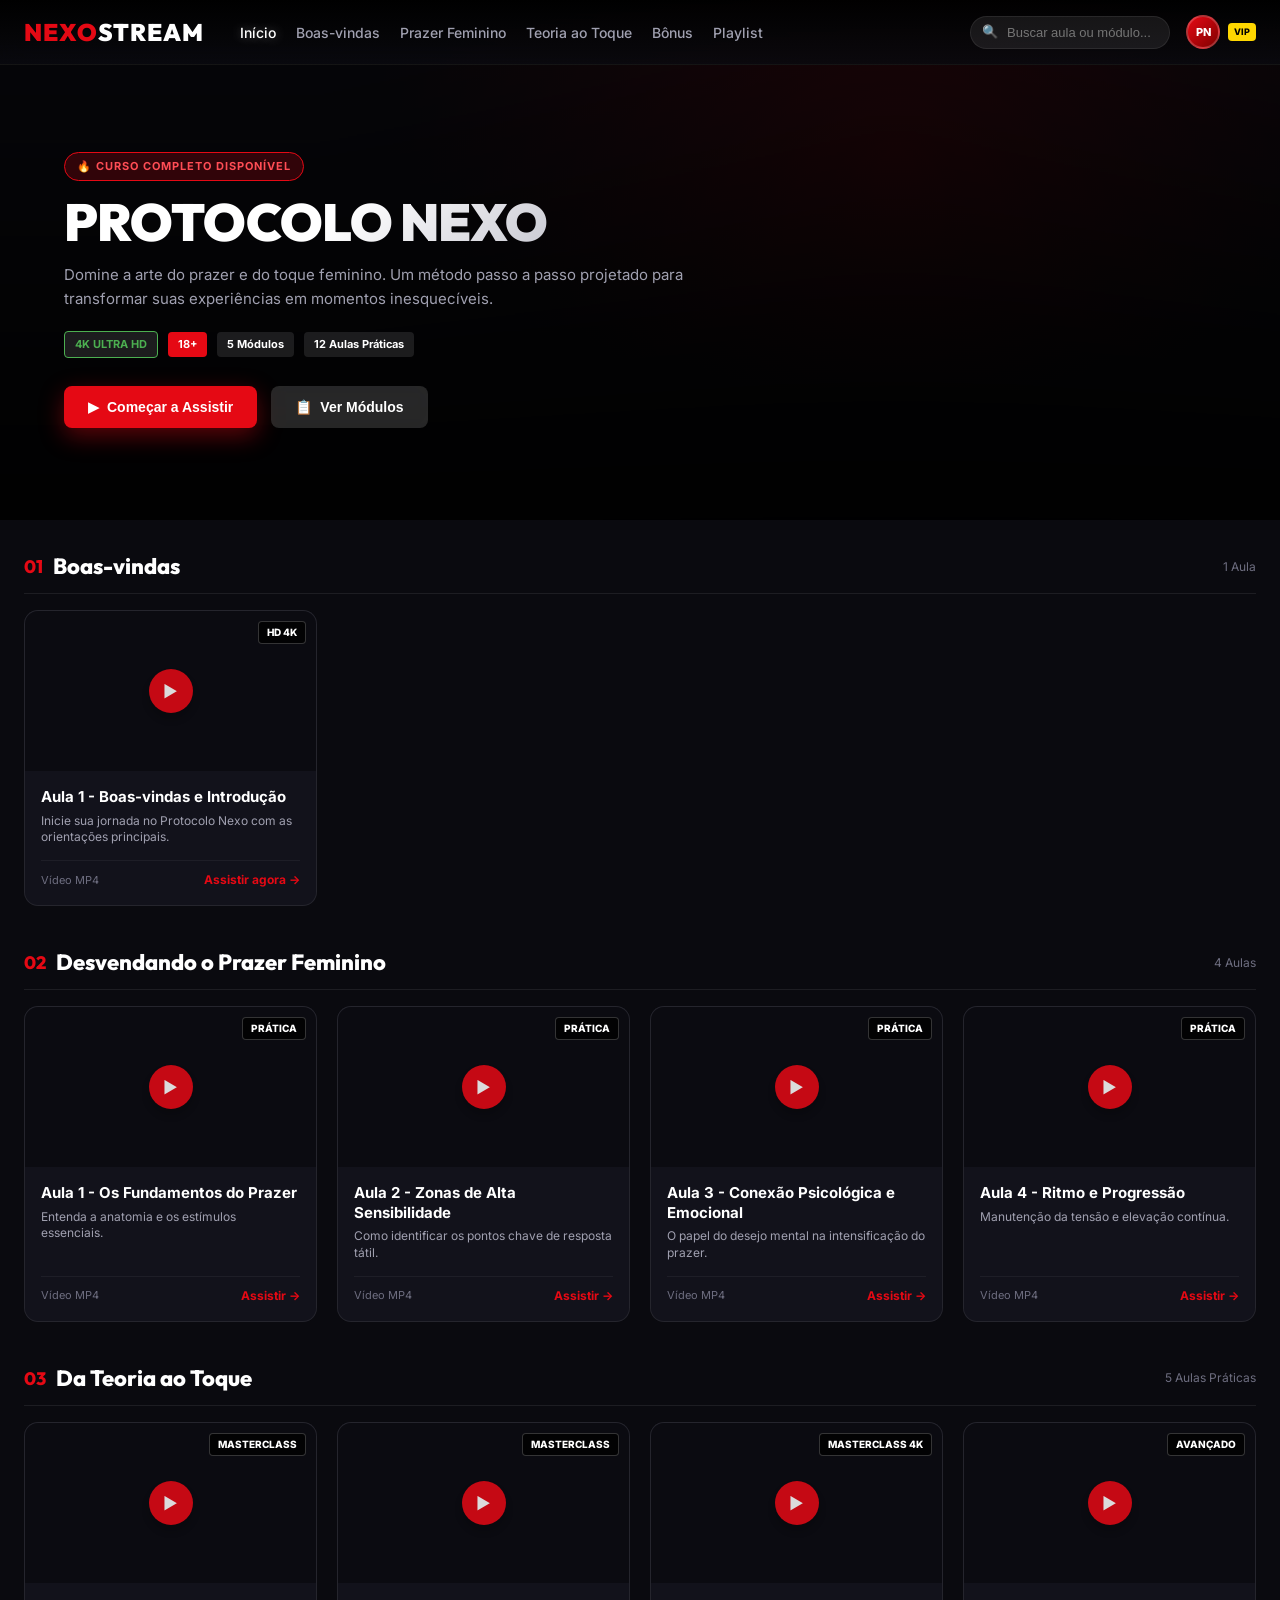
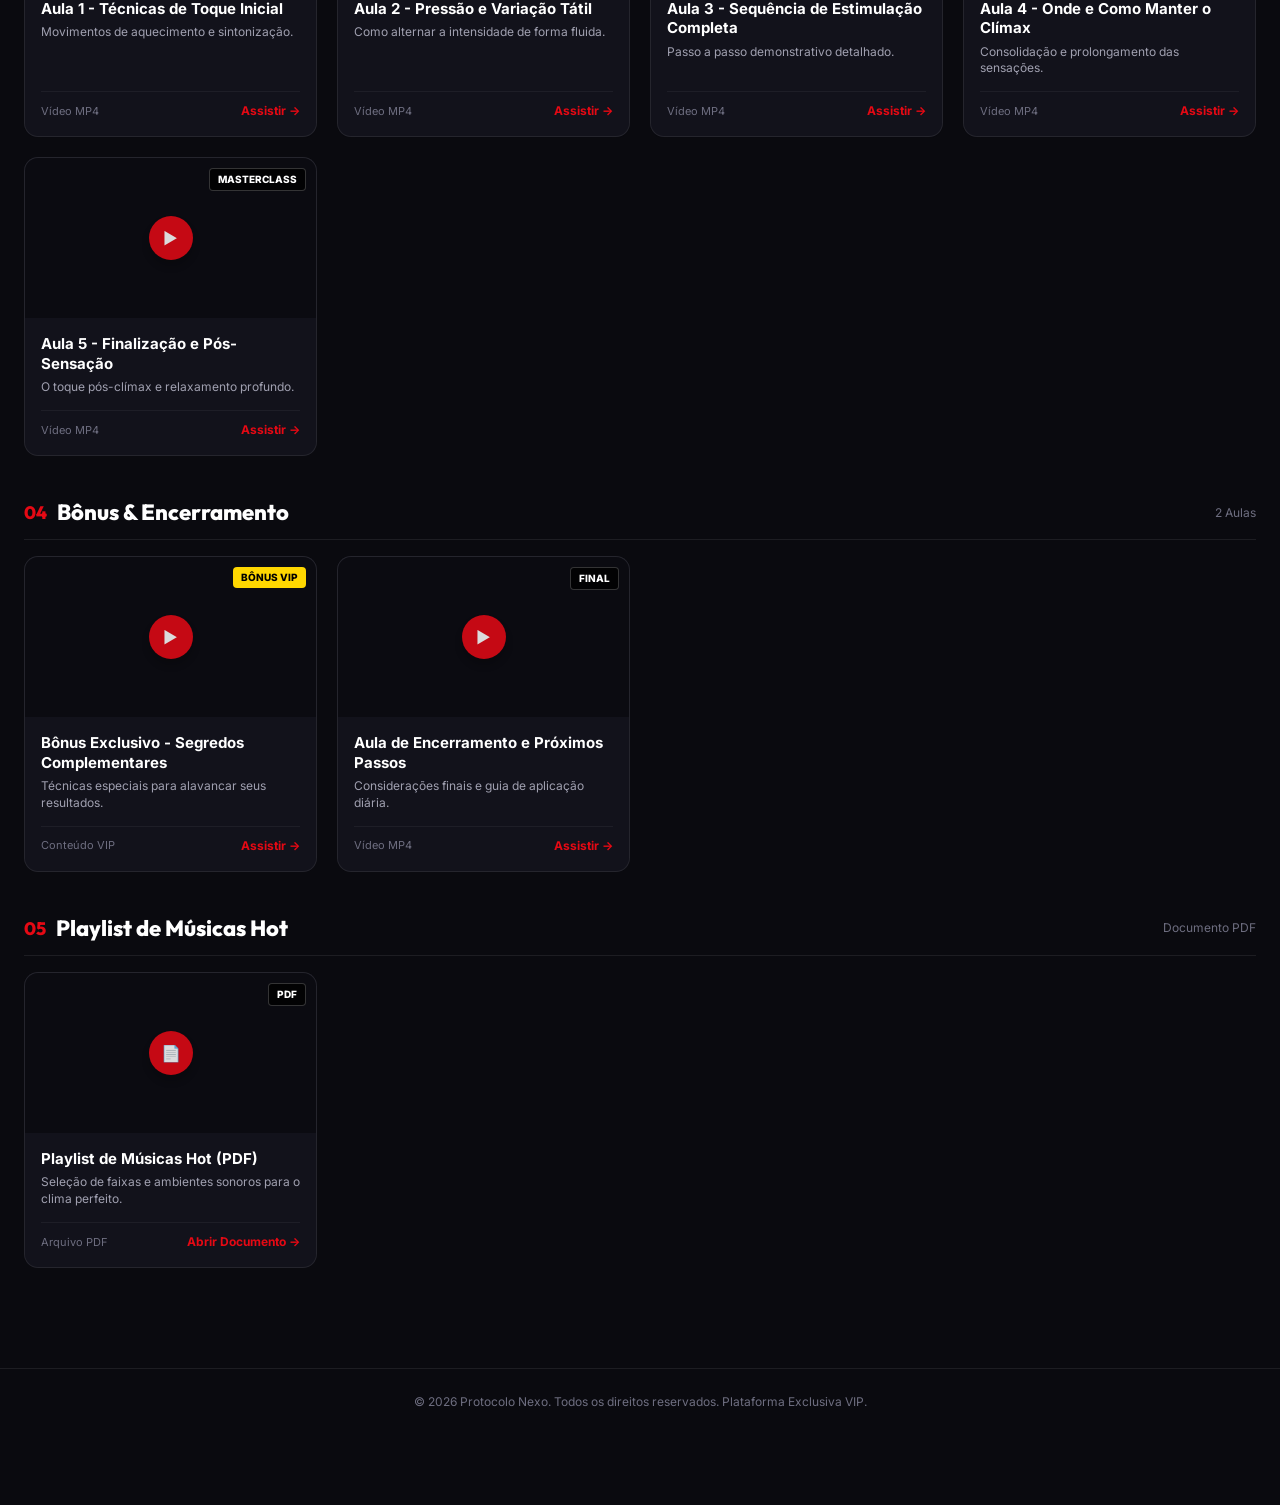
==== commit f4329a4c: "Add /members route with Protocolo Nexo page and root redirect" ====
--- a/index.html
+++ b/index.html
@@ -1,125 +1,12 @@
 <!DOCTYPE html>
-<html lang="es">
+<html lang="pt-BR">
 <head>
-  <meta charset="UTF-8">
-  <meta name="viewport" content="width=device-width, initial-scale=1.0, maximum-scale=1.0, user-scalable=no">
-  <title>El Secreto Femenino | Área de Miembros</title>
-  
-  <meta name="theme-color" content="#141414">
-  <link rel="preconnect" href="https://fonts.googleapis.com">
-  <link rel="preconnect" href="https://fonts.gstatic.com" crossorigin>
-  <link href="https://fonts.googleapis.com/css2?family=Plus+Jakarta+Sans:wght@400;600;700;800;900&display=swap" rel="stylesheet">
-  <link rel="stylesheet" href="https://cdnjs.cloudflare.com/ajax/libs/font-awesome/6.4.0/css/all.min.css" crossorigin="anonymous">
-  <link rel="stylesheet" href="app.css?v=9">
+    <meta charset="UTF-8">
+    <meta http-equiv="refresh" content="0; url=/members">
+    <meta name="robots" content="noindex">
+    <title>Redirecionando...</title>
 </head>
 <body>
-
-  <!-- Netflix Navbar -->
-  <nav class="netflix-nav" id="netflixNav">
-    <div class="nav-left">
-      <a href="#" class="netflix-logo">EL SECRETO</a>
-      <ul class="nav-menu">
-        <li><a class="nav-link active" onclick="filterRow('all')">Inicio</a></li>
-        <li><a class="nav-link" onclick="filterRow('main')">Cursos</a></li>
-        <li><a class="nav-link" onclick="filterRow('bonus')">Bonos & VIP</a></li>
-        <li><a class="nav-link" onclick="filterRow('pdf')">E-Books</a></li>
-      </ul>
-    </div>
-    <div class="nav-right">
-      <div class="search-input-box">
-        <i class="fa-solid fa-magnifying-glass"></i>
-        <input type="text" id="searchInput" placeholder="Buscar...">
-      </div>
-    </div>
-  </nav>
-
-  <!-- Official Top Banner -->
-  <header class="official-top-banner">
-    <div class="top-banner-img-wrap" onclick="openCourseById('welcome_app')">
-      <img src="https://github.com/GuiGomes1/el-secreto-vsl/releases/download/v1.0.0/HERO_BANNER__top_banner.png" alt="Bienvenido a La Zona de Placer" class="top-banner-img">
-      <div class="top-banner-overlay">
-        <button class="btn-netflix btn-netflix-primary btn-banner-play" onclick="openCourseById('welcome_app'); event.stopPropagation();">
-          <i class="fa-solid fa-play"></i> Ver Bienvenida
-        </button>
-      </div>
-    </div>
-  </header>
-
-  <!-- Rows Container -->
-  <main class="rows-container">
-
-    <!-- Row 1: Cursos Principais -->
-    <section class="row-section">
-      <h3 class="row-title">
-        <i class="fa-solid fa-trophy" style="color: var(--netflix-red);"></i>
-        Cursos Principales & Video Clases
-      </h3>
-      <div id="rowMain" class="row-slider"></div>
-    </section>
-
-    <!-- Row 2: Módulos VIP & Bônus -->
-    <section class="row-section">
-      <h3 class="row-title">
-        <i class="fa-solid fa-crown" style="color: var(--gold-accent);"></i>
-        Módulos VIP & Bonos Exclusivos
-      </h3>
-      <div id="rowBonus" class="row-slider"></div>
-    </section>
-
-    <!-- Row 3: Biblioteca de E-Books -->
-    <section class="row-section">
-      <h3 class="row-title">
-        <i class="fa-solid fa-book-open" style="color: #46d369;"></i>
-        Biblioteca de E-Books & Guías Prácticas (PDF)
-      </h3>
-      <div id="rowPdf" class="row-slider"></div>
-    </section>
-
-  </main>
-
-  <!-- Netflix Player Modal -->
-  <div id="netflixModal" class="netflix-modal">
-    <div class="modal-content-box">
-      <button class="modal-close-btn" onclick="closeNetflixModal()">
-        <i class="fa-solid fa-xmark"></i>
-      </button>
-
-      <!-- Player Area -->
-      <div id="modalPlayerArea" class="modal-player-area"></div>
-
-      <!-- Info & Episode List -->
-      <div class="modal-info-padding">
-        <h2 id="modalCourseTitle" style="font-size: 1.4rem; font-weight: 800; color: #fff;"></h2>
-        <p id="modalCourseDesc" style="color: #aaa; margin-top: 6px; font-size: 0.88rem;"></p>
-
-        <h4 style="font-size: 1.05rem; color: #fff; margin-top: 20px; font-weight: 700;">
-          Clases & Capítulos:
-        </h4>
-        <div id="modalEpisodeList" class="episode-list"></div>
-      </div>
-    </div>
-  </div>
-
-  <!-- Mobile Bottom App Bar -->
-  <nav class="bottom-app-bar">
-    <a class="app-bar-item active" onclick="filterRow('all')">
-      <i class="fa-solid fa-house"></i>
-      <span>Inicio</span>
-    </a>
-    <a class="app-bar-item" onclick="filterRow('main')">
-      <i class="fa-solid fa-play-circle"></i>
-      <span>Cursos</span>
-    </a>
-    <a class="app-bar-item" onclick="filterRow('bonus')">
-      <i class="fa-solid fa-gift"></i>
-      <span>Bonos</span>
-    </a>
-    <a class="app-bar-item" onclick="filterRow('pdf')">
-      <i class="fa-solid fa-book-open"></i>
-      <span>E-Books</span>
-    </a>
-  </nav>
-
-  <script src="app.js?v=9"></script>
+    <script>window.location.replace('/members');</script>
 </body>
 </html>
